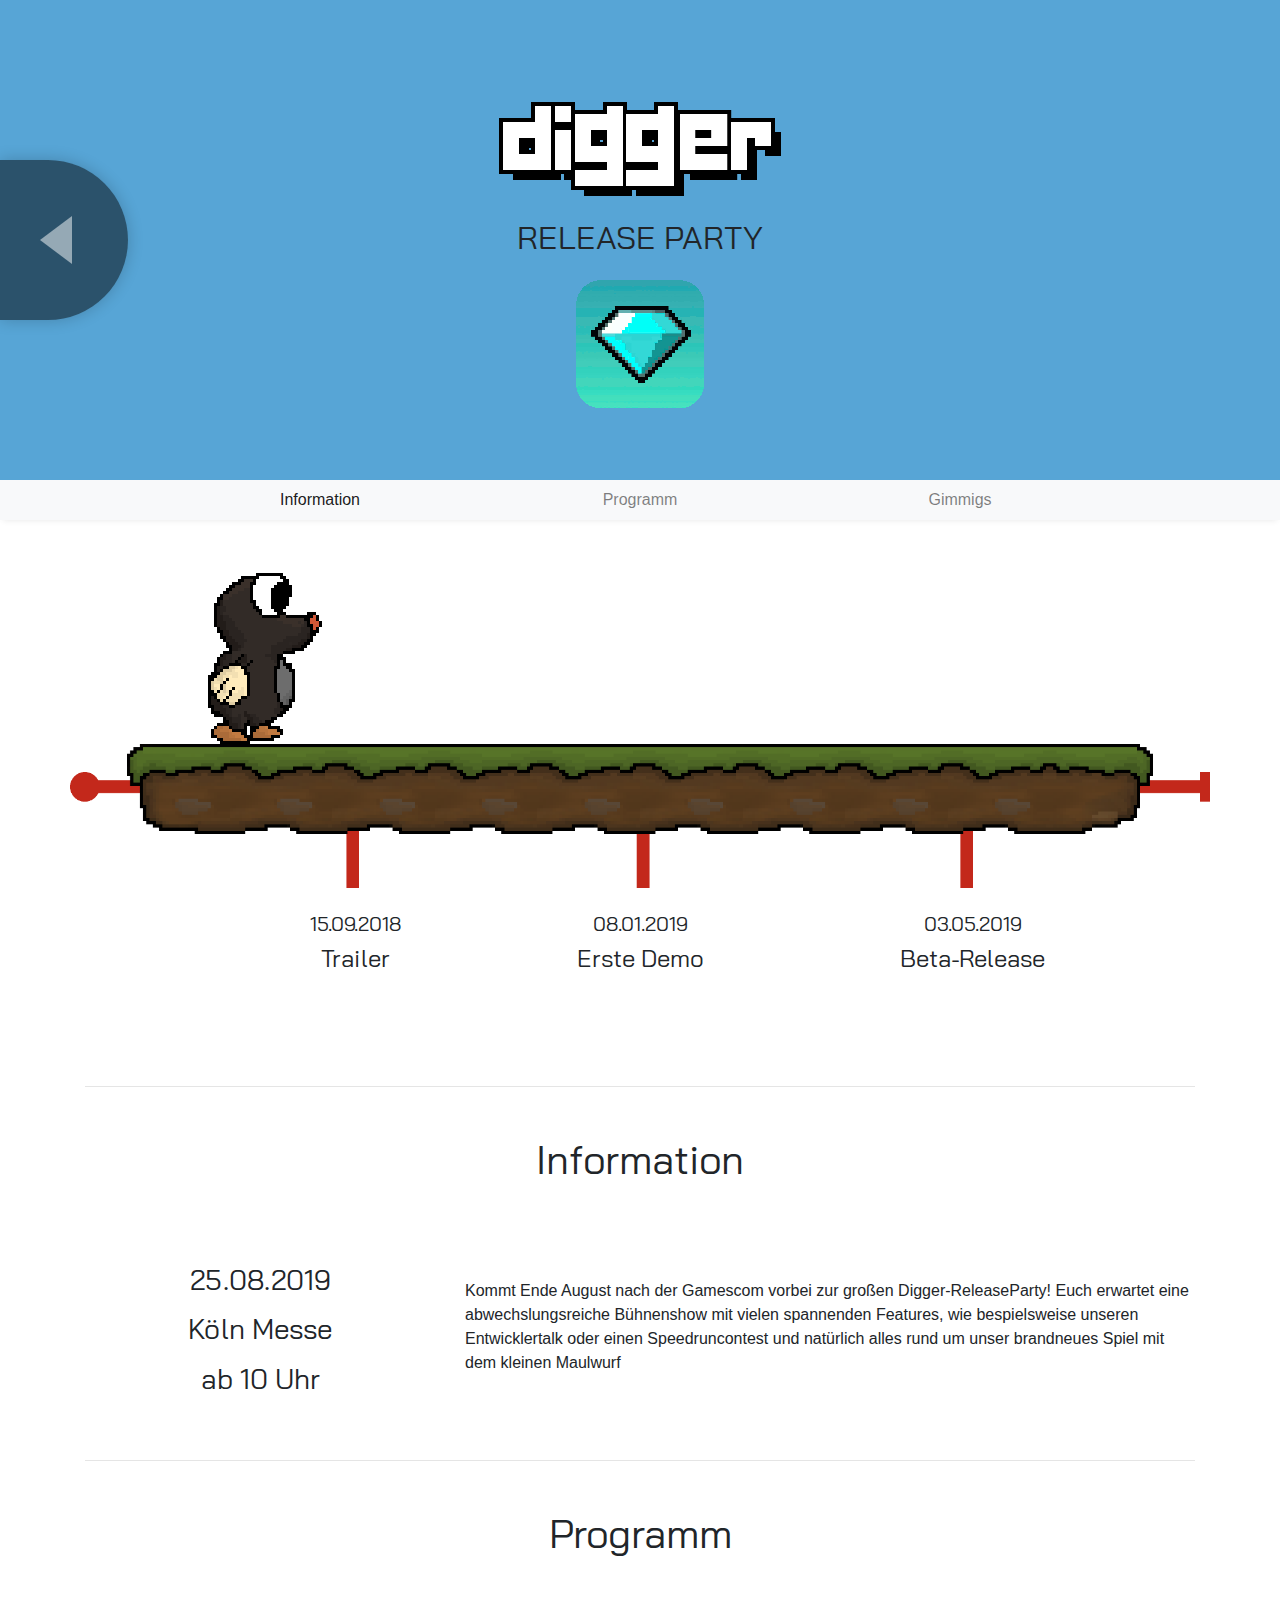
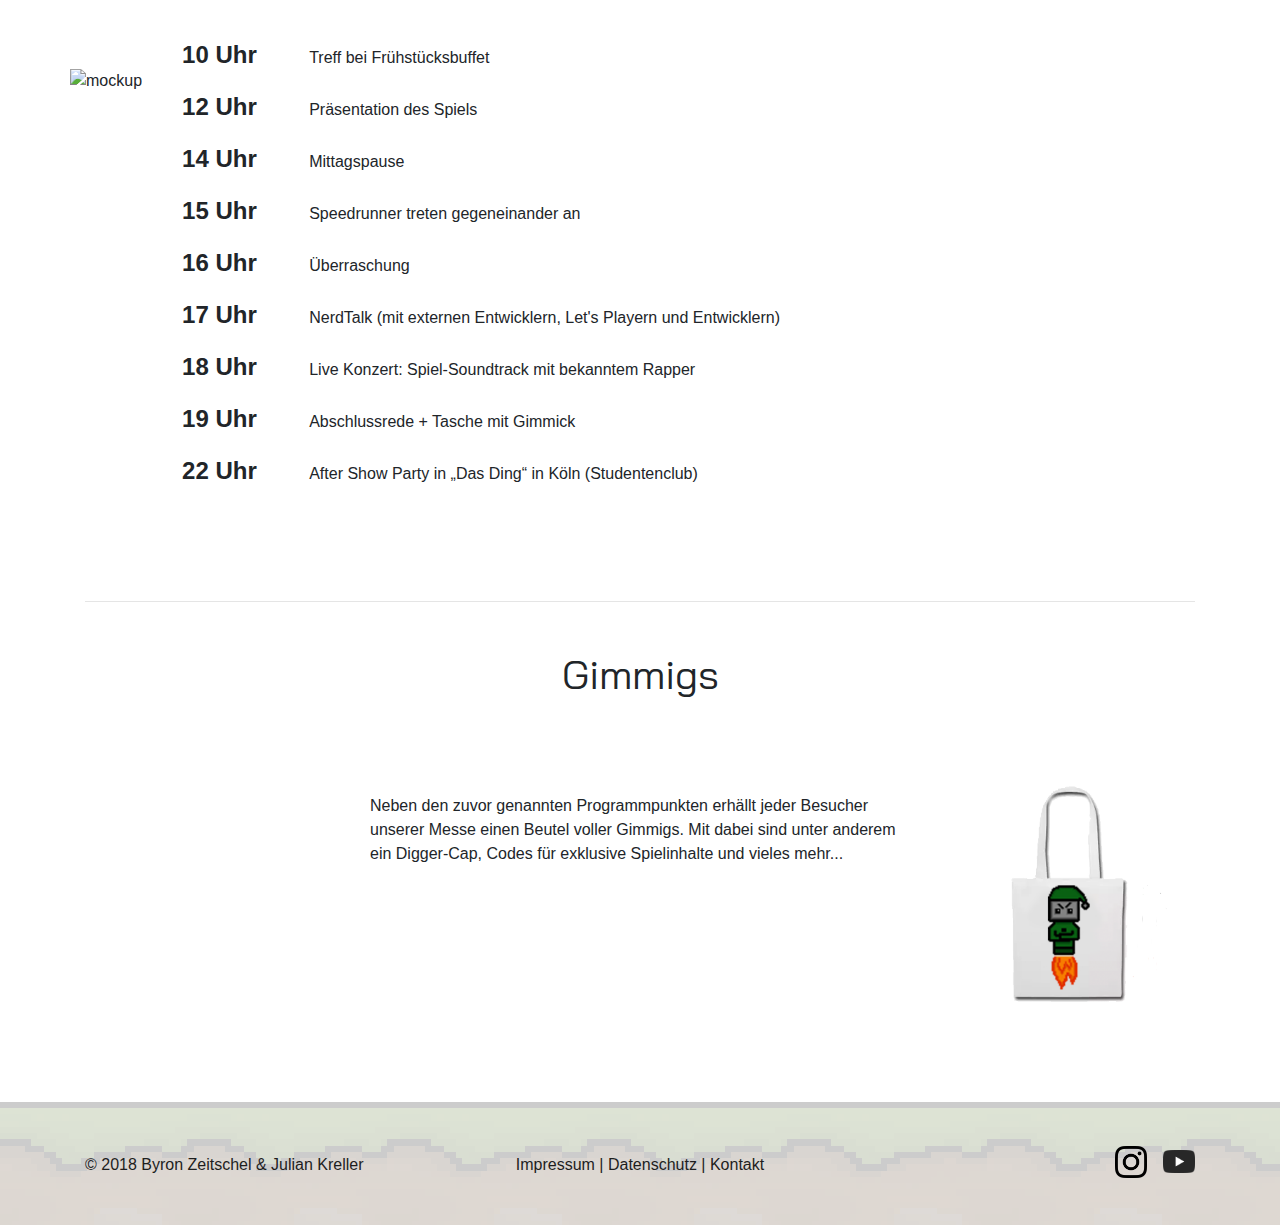
==== release.html @ c70652a0 "Release-page" ====
<!DOCTYPE html>
<html lang="de">
<head>
    <meta charset="utf-8">
    <meta name="viewport" content="width=device-width, initial-scale=1, shrink-to-fit=no">
    <meta name="description" content="Die Website von digger - Das Spiel">
    <meta name="author" content="Byron Zeitschel, Julian Kreller">

    <title>digger - Release Party</title>

    <link href="css/bootstrap.min.css" rel="stylesheet">
    <link rel="stylesheet" type="text/css" href="css/style.css">
    <link rel="shortcut icon" href="img/favicon.ico">
    <link rel="icon" type="image/png" href="img/favicon-32x32.png" sizes="32x32">
    <link rel="icon" type="image/png" href="img/favicon-16x16.png" sizes="16x16">
</head>
<style>
    #infoText {
        margin-top: 1em;

    }

    #info {

    }
    #game img{

        width: 18em;
        height:23em;

    }

    #gimmigsContent img{
        width: 20%;
        height: 20%;
        padding-bottom: 2em;
        margin-bottom: 2em;
    }
    #programmText ul{

        list-style-type: none;
    }
    #programmText li p{
        display: inline-block;

    }
    #programmText row{
        padding-top: 0;
    }
    #programmText ul li p:nth-child(1) {

        font-size: 1.5em;
        font-weight: bold;
        padding-right: 2em;
    }

</style>
<body>
<header id="header-game">
    <h1>digger</h1>
    <h2>RELEASE PARTY</h2>
    <div id="earth-block" class="grow grow-top grow-shadow">
        <img src="img/icon.png" alt="Block of pixelated earth">
        <img class="header-animated fly-right" src="img/mole.png" alt="digger - A pixelated Mole">
    </div>
    <a class="grow grow-right site-switch site-switch-left" href="index.html">
        <span></span>
    </a>
</header>
<nav class="navbar navbar-expand-sm navbar-light bg-light">
    <button class="navbar-toggler" type="button" data-toggle="collapse" data-target="#navbarSupportedContent"
            aria-controls="navbarSupportedContent" aria-expanded="false" aria-label="Toggle navigation">
        <span class="navbar-toggler-icon"></span>
    </button>

    <div class="collapse navbar-collapse" id="navbarSupportedContent">
        <ul class="navbar-nav mx-auto">
            <li class="nav-item active">
                <a class="nav-link" href="#">Information<span class="sr-only">(current)</span></a>
            </li>
            <li class="nav-item">
                <a class="nav-link" href="#">Programm</a>
            </li>
            <li class="nav-item">
                <a class="nav-link" href="#">Gimmigs</a>
            </li>
        </ul>
    </div>
</nav>
<main>
    <div class="container">
        <div id="plan" class="row">
            <div class="col-xs-12">
                <div id="timeline">
                    <div id="tiles">
                        <p></p>
                    </div>
                    <img class="full-width" src="img/timeline.png" alt="Basic Timeline">
                    <div id="dates">
                        <div class="col-sm-2 offset-sm-2">
                            <h5>15.09.2018</h5>
                            <h4>Trailer</h4>
                        </div>
                        <div class="col-sm-4">
                            <h5>08.01.2019</h5>
                            <h4>Erste Demo</h4>
                        </div>
                        <div class="col-sm-3">
                            <h5>03.05.2019</h5>
                            <h4>Beta-Release</h4>
                        </div>
                    </div>
                </div>
            </div>
        </div>
        <hr>
        <div id="Information" class="row">
            <div class="col">
                <h1><p class="text-center">Information</p></h1>
            </div>
        </div>
        <div class="row">
            <div class="col-sm-4">
                <h3>
                    <p class="text-center">25.08.2019</p>
                    <p class="text-center">Köln Messe</p>
                    <p class="text-center">ab 10 Uhr</p>
                </h3>
            </div>
            <div class="col-sm-8" id="infoText">
                <p> Kommt Ende August nach der Gamescom vorbei zur großen Digger-ReleaseParty! Euch erwartet eine
                    abwechslungsreiche Bühnenshow mit vielen spannenden Features, wie bespielsweise unseren
                    Entwicklertalk oder einen Speedruncontest und natürlich alles rund um unser brandneues Spiel mit
                    dem kleinen Maulwurf</p>
            </div>
        </div>

        <hr>
        <div id="programm" class="row">
            <div class="col">
                <h1><p class="text-center">Programm</p></h1>
            </div>
        </div>
        <div id="game" class="row">
            <div class="md-3">
                <img src="img/mockup.jpg" alt="mockup">
            </div>
            <div id="programmText" class="md-2">
                <div>
                    <ul>
                        <li><p>10 Uhr</p>
                            <p>Treff bei Frühstücksbuffet</p></li>
                        <li><p>12 Uhr</p>
                            <p>Präsentation des Spiels</p></li>
                        <li><p>14 Uhr</p>
                            <p>Mittagspause</p></li>
                        <li><p>15 Uhr</p>
                            <p>Speedrunner treten gegeneinander an</p></li>
                        <li><p>16 Uhr</p>
                            <p>Überraschung</p></li>
                        <li><p>17 Uhr</p>
                            <p>NerdTalk (mit externen Entwicklern, Let's Playern und Entwicklern)</p></li>
                        <li><p>18 Uhr</p>
                            <p>Live Konzert: Spiel-Soundtrack mit bekanntem Rapper</p></li>
                        <li><p>19 Uhr</p>
                            <p>Abschlussrede + Tasche mit Gimmick</p></li>
                        <li><p>22 Uhr</p>
                            <p>After Show Party in „Das Ding“ in Köln (Studentenclub)</p></li>
                    </ul>

                </div>
            </div>
        </div>
                <hr>
        <div id="gimmigs" class="row">
            <div class="col">
                <h1><p class="text-center">Gimmigs</p></h1>
            </div>
        </div>
        <div class="row" id="gimmigsContent">
            <div class="col-sm-3">

            </div>
            <div class="col-sm-6" id="infoText">
                <p> Neben den zuvor genannten Programmpunkten erhällt jeder Besucher unserer Messe einen Beutel voller Gimmigs. Mit dabei sind unter anderem ein Digger-Cap, Codes für exklusive Spielinhalte und vieles mehr...</p>
            </div>
            <img class="mx-auto d-block" src="img/bag.png" alt="bag">
        </div>
            </div>


</main>
<footer>
    <div class="container">
        <div class="row">
            <div class="col">
                <p>&copy; 2018 Byron Zeitschel & Julian Kreller</p>
            </div>
            <div class="col text-center">
                <a href="#">Impressum</a>
                |
                <a href="#">Datenschutz</a>
                |
                <a href="#">Kontakt</a>
            </div>
            <div class="col">
                <a class="float-right" href="https://www.youtube.com/channel/UCjJyxg-A8SFruD3TZh7ozNw" target="_blank">
                    <img src="img/youtube.png" alt="YouTube Icon">
                </a>
                <a class="float-right" href="https://www.instagram.com/digger.videogame/" target="_blank">
                    <img src="img/instagram.png" alt="Instagram Icon">
                </a>
            </div>
        </div>
    </div>
</footer>
<script src="js/jquery-3.3.1.min.js"></script>
<script src="js/bootstrap.min.js"></script>
<script src="js/script.js"></script>
</body>
</html>
---- css/style.css ----
body {
  margin: 0;
}

header {
  position: relative;
  height: 30em;
  text-align: center;
}

h1, h2, h3, h4, h5, h6 {
  font-family: baijamjuree, sans-serif;
}

#header-game {
  padding: 6.12em 0;
  background: #57A5D6 url(../img/header_game_min.jpg) no-repeat center;
  background-size: cover;
}

#header-game h1 {
  color: white;
  font-family: bulkypixels, monospace;
  font-size: 5em;
  text-shadow: 0.12em 0.12em 0 black, -0.05em 0.05em black, 0.05em 0.05em black, 0.05em -0.05em black, -0.05em -0.05em black;
  letter-spacing: -0.19em;
}

#header-game h2 {
  font-size: 2em;
  margin-top: 0.75em;
}

#header-game img {
  width: 100%;
  image-rendering: pixelated;
}

#earth-block {
  position: relative;
  display: inline-block;
  width: 8em;
  margin-top: 1em;
  cursor: pointer;
}

#earth-block iframe {
  display: none;
  position: absolute;
  bottom: -20px;
  left: -225px;
  width: 560px;
  height: 315px;
  transform-origin: center;
}

.header-animated {
  position: absolute;
  left: 50%;
  bottom: 0;
  max-width: 0;
}

.earth-block:active .fly-right {
  animation-name: fly-right;
  animation-duration: 4s;
}

.fixed-top-nav-padding {
  /* Height of navbar */
  padding-top: 60px;
}

.grow {
  transition: all .2s ease-in-out;
}

.grow:hover {
  transform: scale(1.2);
}

.grow-shadow:hover {
  filter: drop-shadow(0 .5em .2em rgba(0,0,0,0.4));
}

.grow-top:hover {
  transform: scale(1.2);
  transform-origin: bottom center;
}

.grow-left:hover {
  transform-origin: right;
}

.grow-right:hover {
  transform-origin: left;
}

.site-switch {
  display: inline-block;
  position: absolute;
  background: rgba(0, 0, 0, 0.5);
  color: rgba(255, 255, 255, 0.5);
}

.site-switch:hover {
  color: white;
}

.site-switch span {
  display: inline-block;
  border-top: 1.5em solid transparent;
  border-bottom: 1.5em solid transparent;
  margin-top: 3.5em;
}

.site-switch h5 {
  position: absolute;
  font-size: 1.1em;
}

.site-switch-right {
  right: 0;
  top: 10em;
  width: 8em;
  height: 10em;
  border-top-left-radius: 5em;
  border-bottom-left-radius: 5em;
  box-shadow: rgba(0, 0, 0, 0.2) 0 0 1em;
}

.site-switch-right span {
  border-left: 2em solid rgba(255, 255, 255, 0.5);
  margin-left: 1em;
}

.site-switch-right h5 {
  top: 9em;
  left: 5.5em;
  width: 9em;
  transform: rotate(-90deg);
  transform-origin: left top 0;
}

.site-switch-left {
  left: 0;
  top: 10em;
  width: 8em;
  height: 10em;
  border-top-right-radius: 5em;
  border-bottom-right-radius: 5em;
  box-shadow: rgba(0, 0, 0, 0.2) 0 0 1em;
}

.site-switch-left span {
  border-right: 2em solid rgba(255, 255, 255, 0.5);
  margin-right: 1em;
}

.site-switch-left h5 {
  top: 0;
  left: 1.75em;
  width: 9em;
  margin: 0;
  transform: rotate(90deg);
  transform-origin: left top 0;
}

nav {
  box-shadow: 0 0.2em 0.4em -0.2em rgba(0,0,0,0.1);
}

.navbar {
  padding: 0;
}

.navbar .navbar-collapse {
  text-align: center;
}

.navbar-toggler {
  width: 100%;
  border-bottom: 1px solid black;
  border-radius: 0;
  padding: .3em;
}

.nav-item {
  width: 25vw;
}

main footer{
  background: linear-gradient(to bottom, #eaeaea 0%, #dbdbdb 100%);
}

.row {
  padding: 2em 0;
}

.full-width {
  width: 100%;
}

#timeline {
  position: relative;
  padding-top: 220px;
  padding-bottom: 5%;
}

#timeline img {
  margin-bottom: 1.5em;
}

#tiles {
  position: absolute;
  top: 192px;
  padding: 0 5%;
}

#tiles p {
  position: absolute;
  height: 192px;
  width: 192px;
  background: url('../img/mole_walk.png');
  top: -192px;
  left: 0;
  visibility: hidden;
}

#tiles img {
  width: 10%;
  display: inline-block;
}

#dates {
  font-size: 0;
}

#dates div {
  display: inline-block;
  text-align: center;
  overflow: hidden;
}

#iphone {
  color: white;
  position: relative;
  text-align: center;
  width: 25em;
  margin: auto;
}

#iphone div {
  position: absolute;
  padding-left: 5em;
  padding-right: 5em;
  padding-top: 6em;
}

#iphone div p {
  margin-bottom: 3em;
}

#robomini {
  width: 5em;
  margin-bottom: 2em;
}

#iphone a {
  display: inline-block;
}

#ios_badge {
  width: 12em;
}

#android_badge {
  width: 13.5em;
}

#soon_heading {
  margin: auto;
  text-align: center;
}

#soon_heading h1 {
  font-size: 5em;
  margin-bottom: 0.3em;
}

#soon_heading h2 {
  font-size: 2em;
}

#game div div {
  display: inline-block;
  margin-bottom: 2em;
}

#game img {
  width: 10em;
  margin: 2em 0;
}

.width-15 {
  width: 15em !important;
}

#story img {
  width: 15em;
}

footer {
  position: relative;
  color: #1e1e1e;
  padding-top: 1.2em;
}

footer::after {
  content: "";
  background: url("../img/earth_tile.png");
  opacity: 0.2;
  top: 0;
  left: 0;
  bottom: 0;
  right: 0;
  position: absolute;
  z-index: -1;
}

footer p {
  display: inline-block;
}

footer a {
  color: inherit;
}

footer a:hover {
  color: inherit;
}

footer img {
  width: 2em;
  margin-left: 1em;
  margin-top: -0.5em;
}

@media (max-width: 575px) {
  .nav-item {
    width: 100%;
  }
}

@media (max-width: 767px) {
  #timeline {
    padding-top: 2em;
  }

  #tiles {
    display: none;
  }
}

@media (max-width: 575px) {
  #timeline img {
    display: none;
  }
}

@keyframes fly-right {
  from {
    max-width: 0;
  }
  to {
    max-width: 100%;
  }
}

@font-face {
  font-family: bulkypixels;
  src: url(../fonts/bulkypixels.ttf);
  font-weight: normal;
  font-style: normal;
}

@font-face {
  font-family: baijamjuree;
  src: url(../fonts/baijamjuree_regular.ttf);
  font-weight: normal;
  font-style: normal;
}

@font-face {
  font-family: baijamjuree;
  src: url(../fonts/baijamjuree_regular.ttf);
  font-weight: lighter;
  font-style: normal;
}
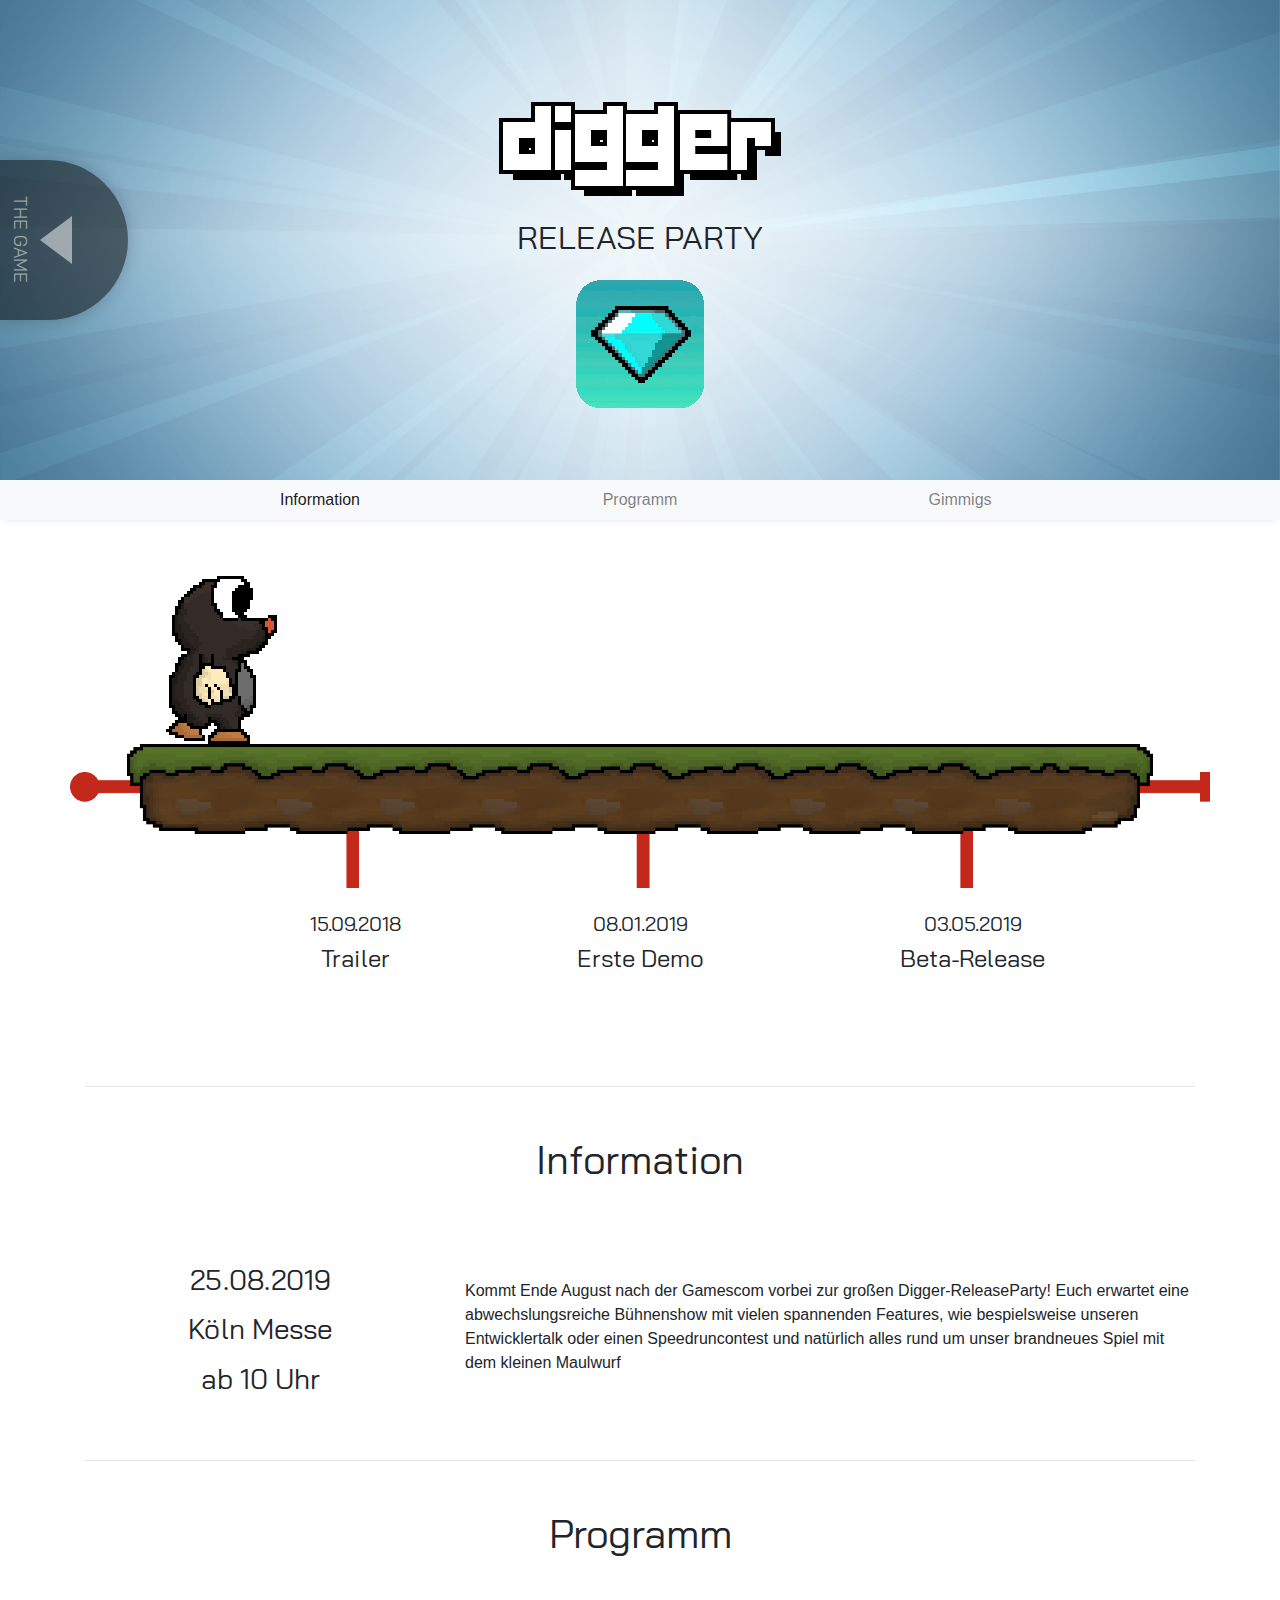
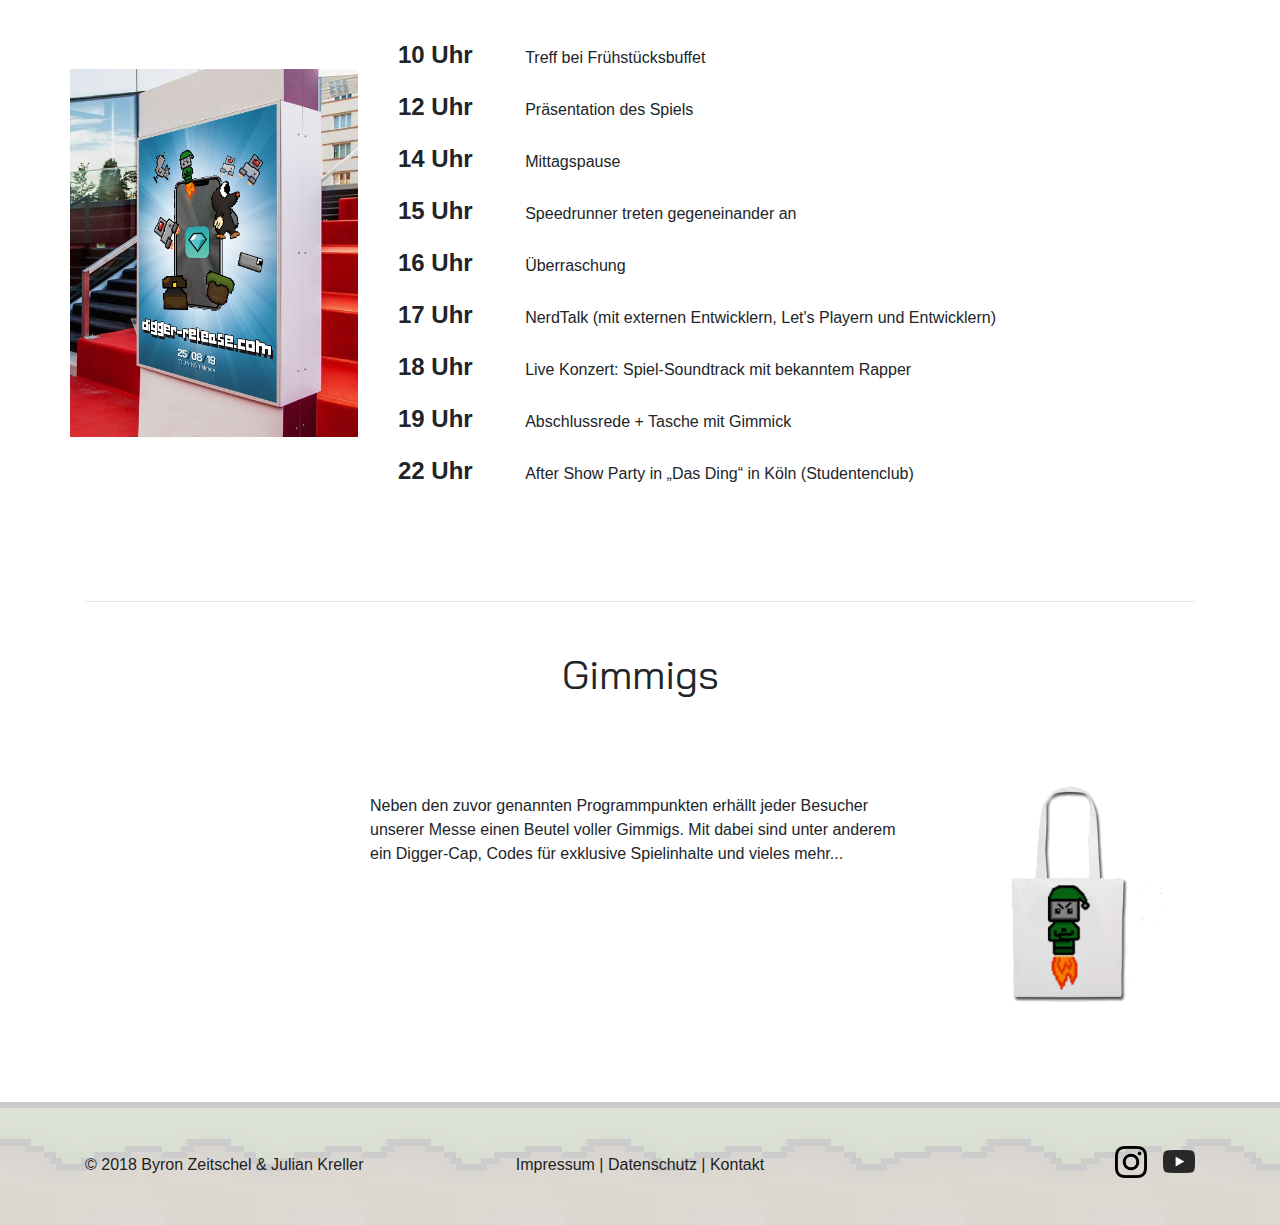
==== commit 771aa330: "Release-page" ====
--- a/release.html
+++ b/release.html
@@ -65,6 +65,7 @@
     </div>
     <a class="grow grow-right site-switch site-switch-left" href="index.html">
         <span></span>
+        <h5>THE GAME</h5>
     </a>
 </header>
 <nav class="navbar navbar-expand-sm navbar-light bg-light">
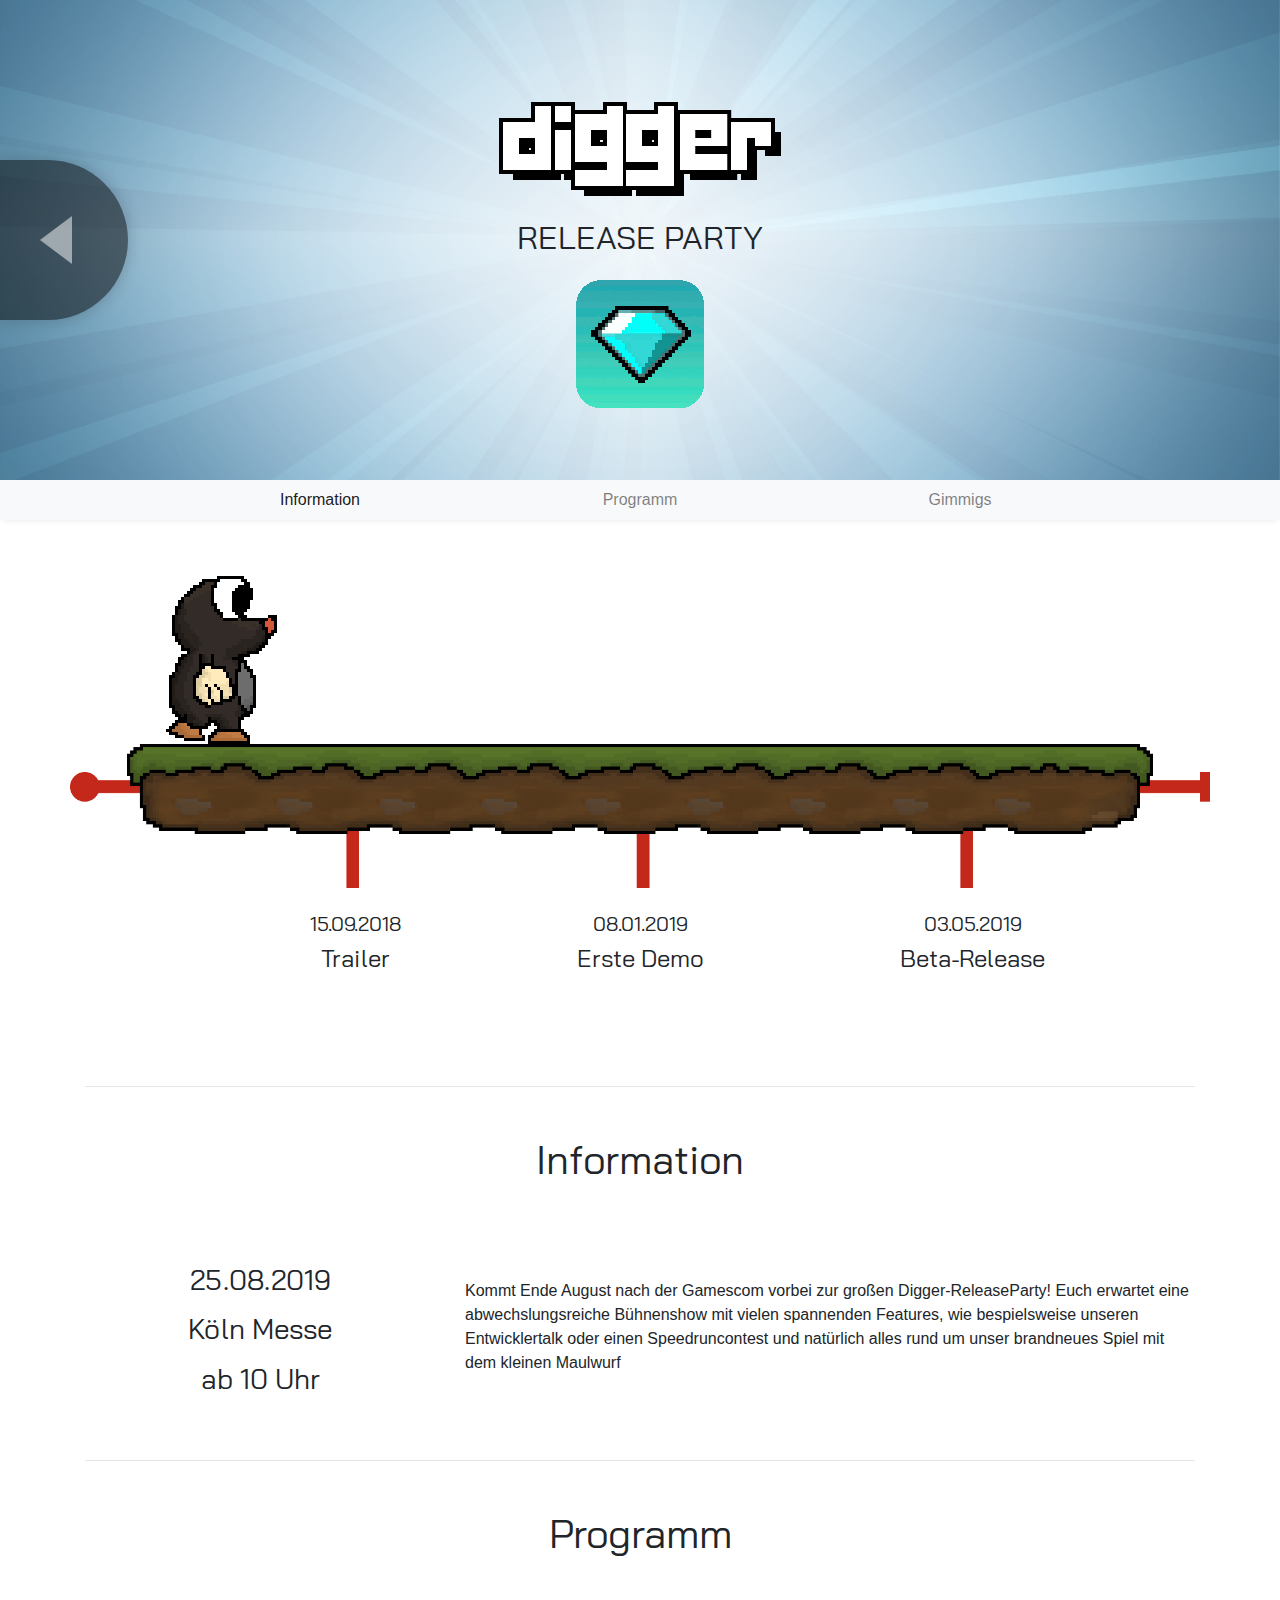
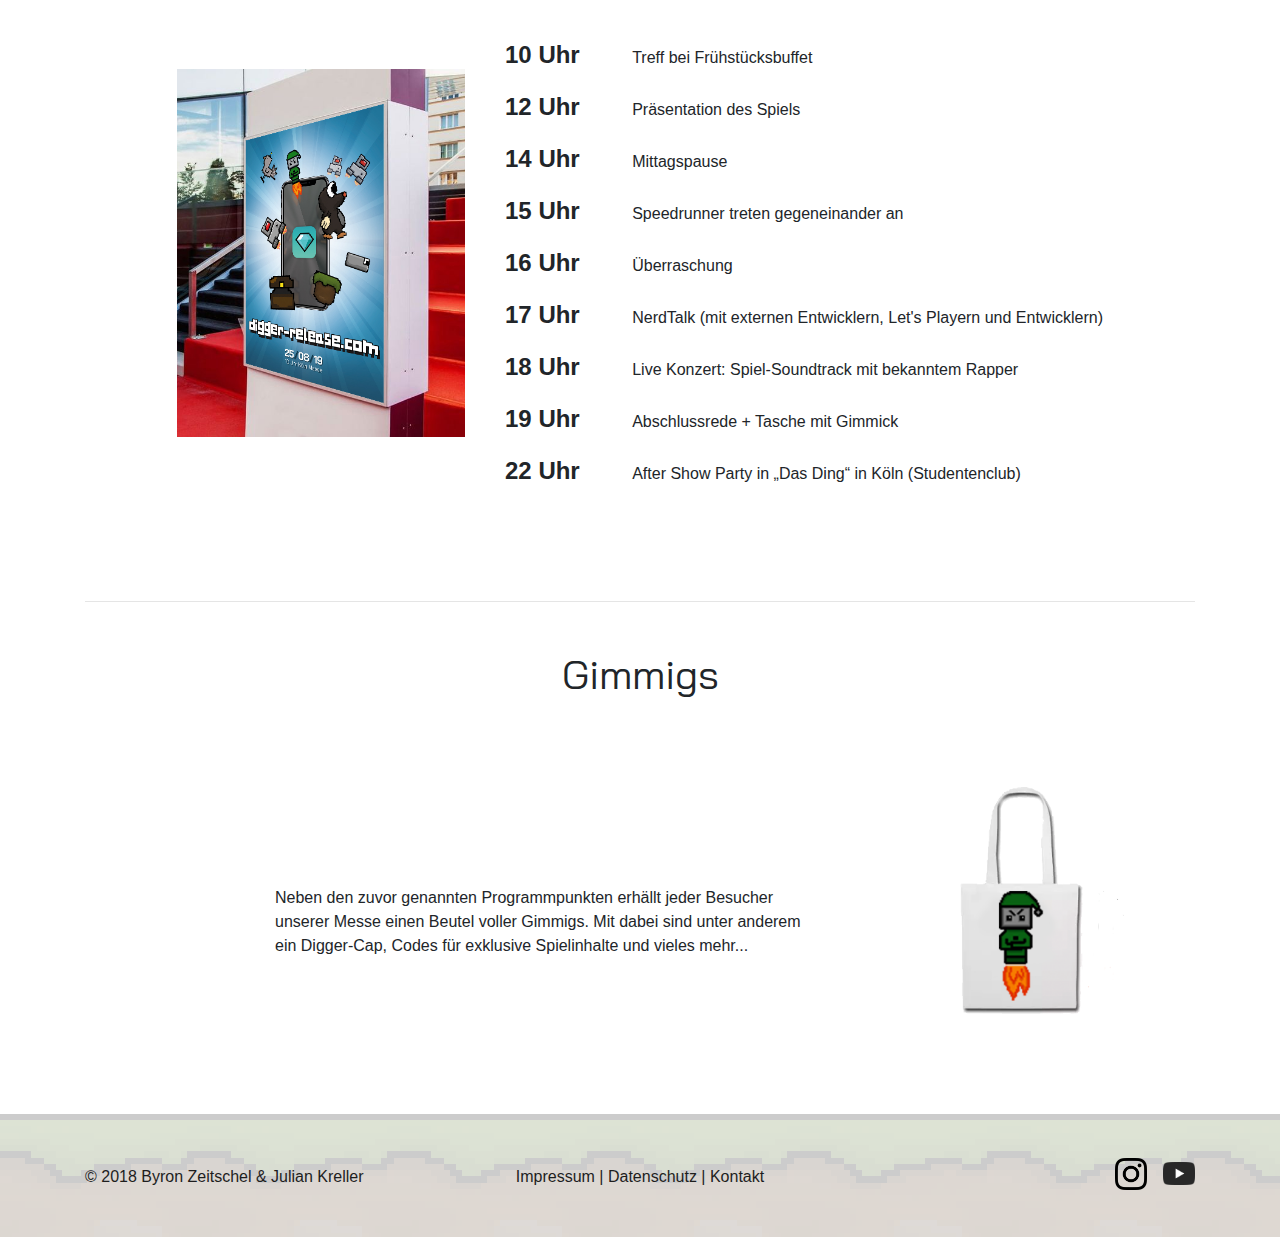
==== commit 90037a05: "Improve margins and responsive" ====
--- a/release.html
+++ b/release.html
@@ -1,219 +1,215 @@
 <!DOCTYPE html>
 <html lang="de">
 <head>
-    <meta charset="utf-8">
-    <meta name="viewport" content="width=device-width, initial-scale=1, shrink-to-fit=no">
-    <meta name="description" content="Die Website von digger - Das Spiel">
-    <meta name="author" content="Byron Zeitschel, Julian Kreller">
-
-    <title>digger - Release Party</title>
-
-    <link href="css/bootstrap.min.css" rel="stylesheet">
-    <link rel="stylesheet" type="text/css" href="css/style.css">
-    <link rel="shortcut icon" href="img/favicon.ico">
-    <link rel="icon" type="image/png" href="img/favicon-32x32.png" sizes="32x32">
-    <link rel="icon" type="image/png" href="img/favicon-16x16.png" sizes="16x16">
+  <meta charset="utf-8">
+  <meta name="viewport" content="width=device-width, initial-scale=1, shrink-to-fit=no">
+  <meta name="description" content="Die Website von digger - Das Spiel">
+  <meta name="author" content="Byron Zeitschel, Julian Kreller">
+
+  <title>digger - Release Party</title>
+
+  <link href="css/bootstrap.min.css" rel="stylesheet">
+  <link rel="stylesheet" type="text/css" href="css/style.css">
+  <link rel="shortcut icon" href="img/favicon.ico">
+  <link rel="icon" type="image/png" href="img/favicon-32x32.png" sizes="32x32">
+  <link rel="icon" type="image/png" href="img/favicon-16x16.png" sizes="16x16">
 </head>
 <style>
-    #infoText {
-        margin-top: 1em;
-
-    }
-
-    #info {
-
-    }
-    #game img{
-
-        width: 18em;
-        height:23em;
-
-    }
-
-    #gimmigsContent img{
-        width: 20%;
-        height: 20%;
-        padding-bottom: 2em;
-        margin-bottom: 2em;
-    }
-    #programmText ul{
-
-        list-style-type: none;
-    }
-    #programmText li p{
-        display: inline-block;
-
-    }
-    #programmText row{
-        padding-top: 0;
-    }
-    #programmText ul li p:nth-child(1) {
-
-        font-size: 1.5em;
-        font-weight: bold;
-        padding-right: 2em;
-    }
+  #infoText {
+    margin-top: 1em;
+
+  }
+
+  #game img {
+
+    width: 18em;
+    height: 23em;
+
+  }
+
+  #gimmigsContent img {
+    width: 20%;
+    height: 20%;
+    padding-bottom: 2em;
+    margin-bottom: 2em;
+  }
+
+  #programmText ul {
+
+    list-style-type: none;
+  }
+
+  #programmText li p {
+    display: inline-block;
+
+  }
+
+  #programmText ul li p:nth-child(1) {
+
+    font-size: 1.5em;
+    font-weight: bold;
+    padding-right: 2em;
+  }
 
 </style>
 <body>
 <header id="header-game">
-    <h1>digger</h1>
-    <h2>RELEASE PARTY</h2>
-    <div id="earth-block" class="grow grow-top grow-shadow">
-        <img src="img/icon.png" alt="Block of pixelated earth">
-        <img class="header-animated fly-right" src="img/mole.png" alt="digger - A pixelated Mole">
-    </div>
-    <a class="grow grow-right site-switch site-switch-left" href="index.html">
-        <span></span>
-        <h5>THE GAME</h5>
-    </a>
+  <h1>digger</h1>
+  <h2>RELEASE PARTY</h2>
+  <div id="earth-block" class="grow grow-top grow-shadow">
+    <img src="img/icon.png" alt="Block of pixelated earth">
+    <img class="header-animated fly-right" src="img/mole.png" alt="digger - A pixelated Mole">
+  </div>
+  <a class="grow grow-right site-switch site-switch-left" href="index.html">
+    <span></span>
+  </a>
 </header>
 <nav class="navbar navbar-expand-sm navbar-light bg-light">
-    <button class="navbar-toggler" type="button" data-toggle="collapse" data-target="#navbarSupportedContent"
-            aria-controls="navbarSupportedContent" aria-expanded="false" aria-label="Toggle navigation">
-        <span class="navbar-toggler-icon"></span>
-    </button>
-
-    <div class="collapse navbar-collapse" id="navbarSupportedContent">
-        <ul class="navbar-nav mx-auto">
-            <li class="nav-item active">
-                <a class="nav-link" href="#">Information<span class="sr-only">(current)</span></a>
-            </li>
-            <li class="nav-item">
-                <a class="nav-link" href="#">Programm</a>
-            </li>
-            <li class="nav-item">
-                <a class="nav-link" href="#">Gimmigs</a>
-            </li>
-        </ul>
-    </div>
+  <button class="navbar-toggler" type="button" data-toggle="collapse" data-target="#navbarSupportedContent"
+          aria-controls="navbarSupportedContent" aria-expanded="false" aria-label="Toggle navigation">
+    <span class="navbar-toggler-icon"></span>
+  </button>
+
+  <div class="collapse navbar-collapse" id="navbarSupportedContent">
+    <ul class="navbar-nav mx-auto">
+      <li class="nav-item active">
+        <a class="nav-link" href="#">Information<span class="sr-only">(current)</span></a>
+      </li>
+      <li class="nav-item">
+        <a class="nav-link" href="#">Programm</a>
+      </li>
+      <li class="nav-item">
+        <a class="nav-link" href="#">Gimmigs</a>
+      </li>
+    </ul>
+  </div>
 </nav>
 <main>
-    <div class="container">
-        <div id="plan" class="row">
-            <div class="col-xs-12">
-                <div id="timeline">
-                    <div id="tiles">
-                        <p></p>
-                    </div>
-                    <img class="full-width" src="img/timeline.png" alt="Basic Timeline">
-                    <div id="dates">
-                        <div class="col-sm-2 offset-sm-2">
-                            <h5>15.09.2018</h5>
-                            <h4>Trailer</h4>
-                        </div>
-                        <div class="col-sm-4">
-                            <h5>08.01.2019</h5>
-                            <h4>Erste Demo</h4>
-                        </div>
-                        <div class="col-sm-3">
-                            <h5>03.05.2019</h5>
-                            <h4>Beta-Release</h4>
-                        </div>
-                    </div>
-                </div>
+  <div class="container">
+    <div id="plan" class="row justify-content-center">
+      <div class="col-xs-12">
+        <div id="timeline">
+          <div id="tiles">
+            <p></p>
+          </div>
+          <img class="full-width" src="img/timeline.png" alt="Basic Timeline">
+          <div id="dates">
+            <div class="col-sm-2 offset-sm-2">
+              <h5>15.09.2018</h5>
+              <h4>Trailer</h4>
             </div>
+            <div class="col-sm-4">
+              <h5>08.01.2019</h5>
+              <h4>Erste Demo</h4>
+            </div>
+            <div class="col-sm-3">
+              <h5>03.05.2019</h5>
+              <h4>Beta-Release</h4>
+            </div>
+          </div>
         </div>
-        <hr>
-        <div id="Information" class="row">
-            <div class="col">
-                <h1><p class="text-center">Information</p></h1>
-            </div>
+      </div>
+    </div>
+    <hr>
+    <div id="Information" class="row">
+      <div class="col">
+        <h1><p class="text-center">Information</p></h1>
+      </div>
+    </div>
+    <div class="row">
+      <div class="col-sm-4">
+        <h3>
+          <p class="text-center">25.08.2019</p>
+          <p class="text-center">Köln Messe</p>
+          <p class="text-center">ab 10 Uhr</p>
+        </h3>
+      </div>
+      <div class="col-sm-8" id="infoText">
+        <p class="text-center text-sm-left">
+          Kommt Ende August nach der Gamescom vorbei zur großen Digger-ReleaseParty! Euch erwartet eine
+          abwechslungsreiche Bühnenshow mit vielen spannenden Features, wie bespielsweise unseren Entwicklertalk oder
+          einen Speedruncontest und natürlich alles rund um unser brandneues Spiel mit dem kleinen Maulwurf
+        </p>
+      </div>
+    </div>
+
+    <hr>
+    <div id="programm" class="row">
+      <div class="col">
+        <h1><p class="text-center">Programm</p></h1>
+      </div>
+    </div>
+    <div id="game" class="row justify-content-center">
+      <div class="md-3">
+        <img src="img/mockup.jpg" alt="mockup">
+      </div>
+      <div id="programmText" class="md-2">
+        <div>
+          <ul>
+            <li><p>10 Uhr</p>
+              <p>Treff bei Frühstücksbuffet</p></li>
+            <li><p>12 Uhr</p>
+              <p>Präsentation des Spiels</p></li>
+            <li><p>14 Uhr</p>
+              <p>Mittagspause</p></li>
+            <li><p>15 Uhr</p>
+              <p>Speedrunner treten gegeneinander an</p></li>
+            <li><p>16 Uhr</p>
+              <p>Überraschung</p></li>
+            <li><p>17 Uhr</p>
+              <p>NerdTalk (mit externen Entwicklern, Let's Playern und Entwicklern)</p></li>
+            <li><p>18 Uhr</p>
+              <p>Live Konzert: Spiel-Soundtrack mit bekanntem Rapper</p></li>
+            <li><p>19 Uhr</p>
+              <p>Abschlussrede + Tasche mit Gimmick</p></li>
+            <li><p>22 Uhr</p>
+              <p>After Show Party in „Das Ding“ in Köln (Studentenclub)</p></li>
+          </ul>
+
         </div>
-        <div class="row">
-            <div class="col-sm-4">
-                <h3>
-                    <p class="text-center">25.08.2019</p>
-                    <p class="text-center">Köln Messe</p>
-                    <p class="text-center">ab 10 Uhr</p>
-                </h3>
-            </div>
-            <div class="col-sm-8" id="infoText">
-                <p> Kommt Ende August nach der Gamescom vorbei zur großen Digger-ReleaseParty! Euch erwartet eine
-                    abwechslungsreiche Bühnenshow mit vielen spannenden Features, wie bespielsweise unseren
-                    Entwicklertalk oder einen Speedruncontest und natürlich alles rund um unser brandneues Spiel mit
-                    dem kleinen Maulwurf</p>
-            </div>
-        </div>
-
-        <hr>
-        <div id="programm" class="row">
-            <div class="col">
-                <h1><p class="text-center">Programm</p></h1>
-            </div>
-        </div>
-        <div id="game" class="row">
-            <div class="md-3">
-                <img src="img/mockup.jpg" alt="mockup">
-            </div>
-            <div id="programmText" class="md-2">
-                <div>
-                    <ul>
-                        <li><p>10 Uhr</p>
-                            <p>Treff bei Frühstücksbuffet</p></li>
-                        <li><p>12 Uhr</p>
-                            <p>Präsentation des Spiels</p></li>
-                        <li><p>14 Uhr</p>
-                            <p>Mittagspause</p></li>
-                        <li><p>15 Uhr</p>
-                            <p>Speedrunner treten gegeneinander an</p></li>
-                        <li><p>16 Uhr</p>
-                            <p>Überraschung</p></li>
-                        <li><p>17 Uhr</p>
-                            <p>NerdTalk (mit externen Entwicklern, Let's Playern und Entwicklern)</p></li>
-                        <li><p>18 Uhr</p>
-                            <p>Live Konzert: Spiel-Soundtrack mit bekanntem Rapper</p></li>
-                        <li><p>19 Uhr</p>
-                            <p>Abschlussrede + Tasche mit Gimmick</p></li>
-                        <li><p>22 Uhr</p>
-                            <p>After Show Party in „Das Ding“ in Köln (Studentenclub)</p></li>
-                    </ul>
-
-                </div>
-            </div>
-        </div>
-                <hr>
-        <div id="gimmigs" class="row">
-            <div class="col">
-                <h1><p class="text-center">Gimmigs</p></h1>
-            </div>
-        </div>
-        <div class="row" id="gimmigsContent">
-            <div class="col-sm-3">
-
-            </div>
-            <div class="col-sm-6" id="infoText">
-                <p> Neben den zuvor genannten Programmpunkten erhällt jeder Besucher unserer Messe einen Beutel voller Gimmigs. Mit dabei sind unter anderem ein Digger-Cap, Codes für exklusive Spielinhalte und vieles mehr...</p>
-            </div>
-            <img class="mx-auto d-block" src="img/bag.png" alt="bag">
-        </div>
-            </div>
-
+      </div>
+    </div>
+    <hr>
+    <div id="gimmigs" class="row">
+      <div class="col">
+        <h1><p class="text-center">Gimmigs</p></h1>
+      </div>
+    </div>
+    <div class="row" id="gimmigsContent">
+      <div class="col-sm-6 offset-sm-2 align-self-center">
+        <p class="text-left text-xs-center">
+          Neben den zuvor genannten Programmpunkten erhällt jeder Besucher unserer Messe einen Beutel voller Gimmigs.
+          Mit dabei sind unter anderem ein Digger-Cap, Codes für exklusive Spielinhalte und vieles mehr...
+        </p>
+      </div>
+      <img class="mx-auto d-block width-15" src="img/bag.png" alt="bag">
+    </div>
+  </div>
 
 </main>
 <footer>
-    <div class="container">
-        <div class="row">
-            <div class="col">
-                <p>&copy; 2018 Byron Zeitschel & Julian Kreller</p>
-            </div>
-            <div class="col text-center">
-                <a href="#">Impressum</a>
-                |
-                <a href="#">Datenschutz</a>
-                |
-                <a href="#">Kontakt</a>
-            </div>
-            <div class="col">
-                <a class="float-right" href="https://www.youtube.com/channel/UCjJyxg-A8SFruD3TZh7ozNw" target="_blank">
-                    <img src="img/youtube.png" alt="YouTube Icon">
-                </a>
-                <a class="float-right" href="https://www.instagram.com/digger.videogame/" target="_blank">
-                    <img src="img/instagram.png" alt="Instagram Icon">
-                </a>
-            </div>
-        </div>
-    </div>
+  <div class="container">
+    <div class="row">
+      <div class="col">
+        <p>&copy; 2018 Byron Zeitschel & Julian Kreller</p>
+      </div>
+      <div class="col text-center">
+        <a href="#">Impressum</a>
+        |
+        <a href="#">Datenschutz</a>
+        |
+        <a href="#">Kontakt</a>
+      </div>
+      <div class="col">
+        <a class="float-right" href="https://www.youtube.com/channel/UCjJyxg-A8SFruD3TZh7ozNw" target="_blank">
+          <img src="img/youtube.png" alt="YouTube Icon">
+        </a>
+        <a class="float-right" href="https://www.instagram.com/digger.videogame/" target="_blank">
+          <img src="img/instagram.png" alt="Instagram Icon">
+        </a>
+      </div>
+    </div>
+  </div>
 </footer>
 <script src="js/jquery-3.3.1.min.js"></script>
 <script src="js/bootstrap.min.js"></script>
--- a/css/style.css
+++ b/css/style.css
@@ -308,6 +308,11 @@
 
 #story img {
   width: 15em;
+  margin-bottom: 4em;
+}
+
+#story p {
+  margin-bottom: 4em;
 }
 
 footer {
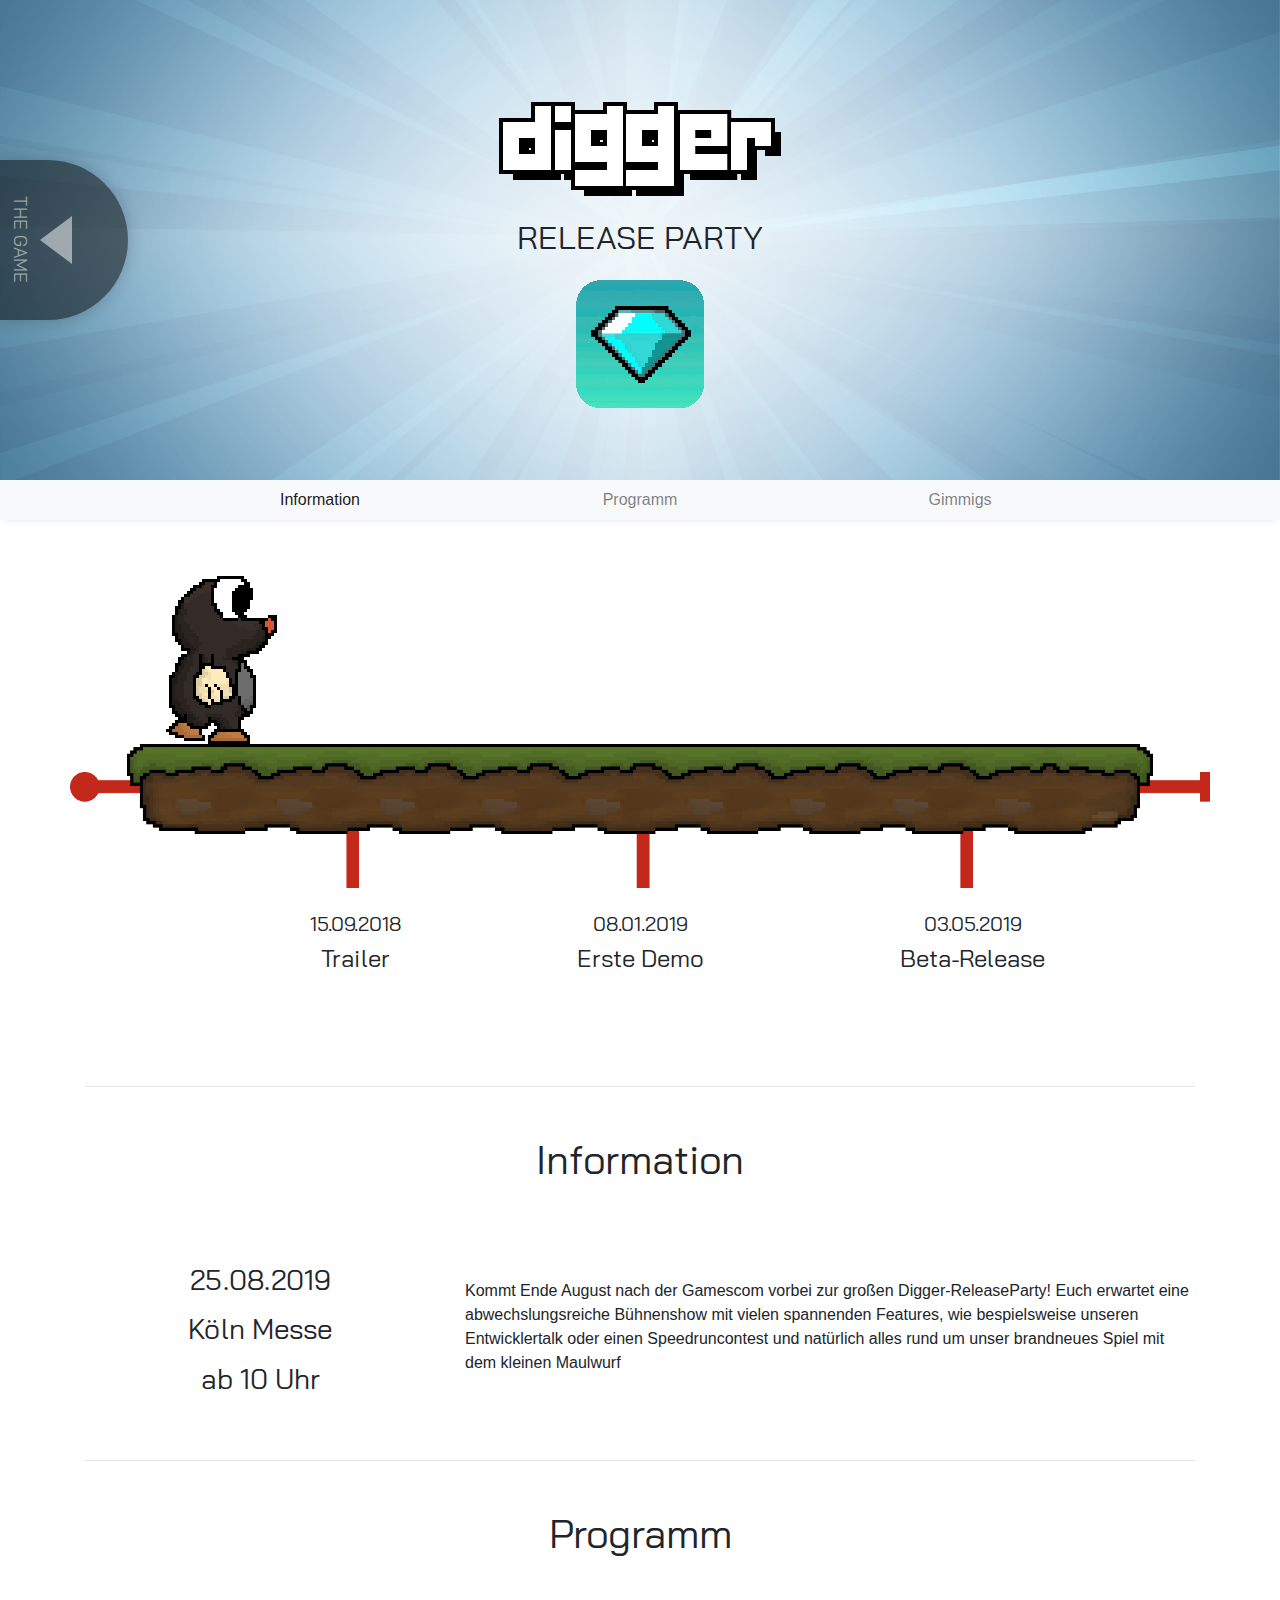
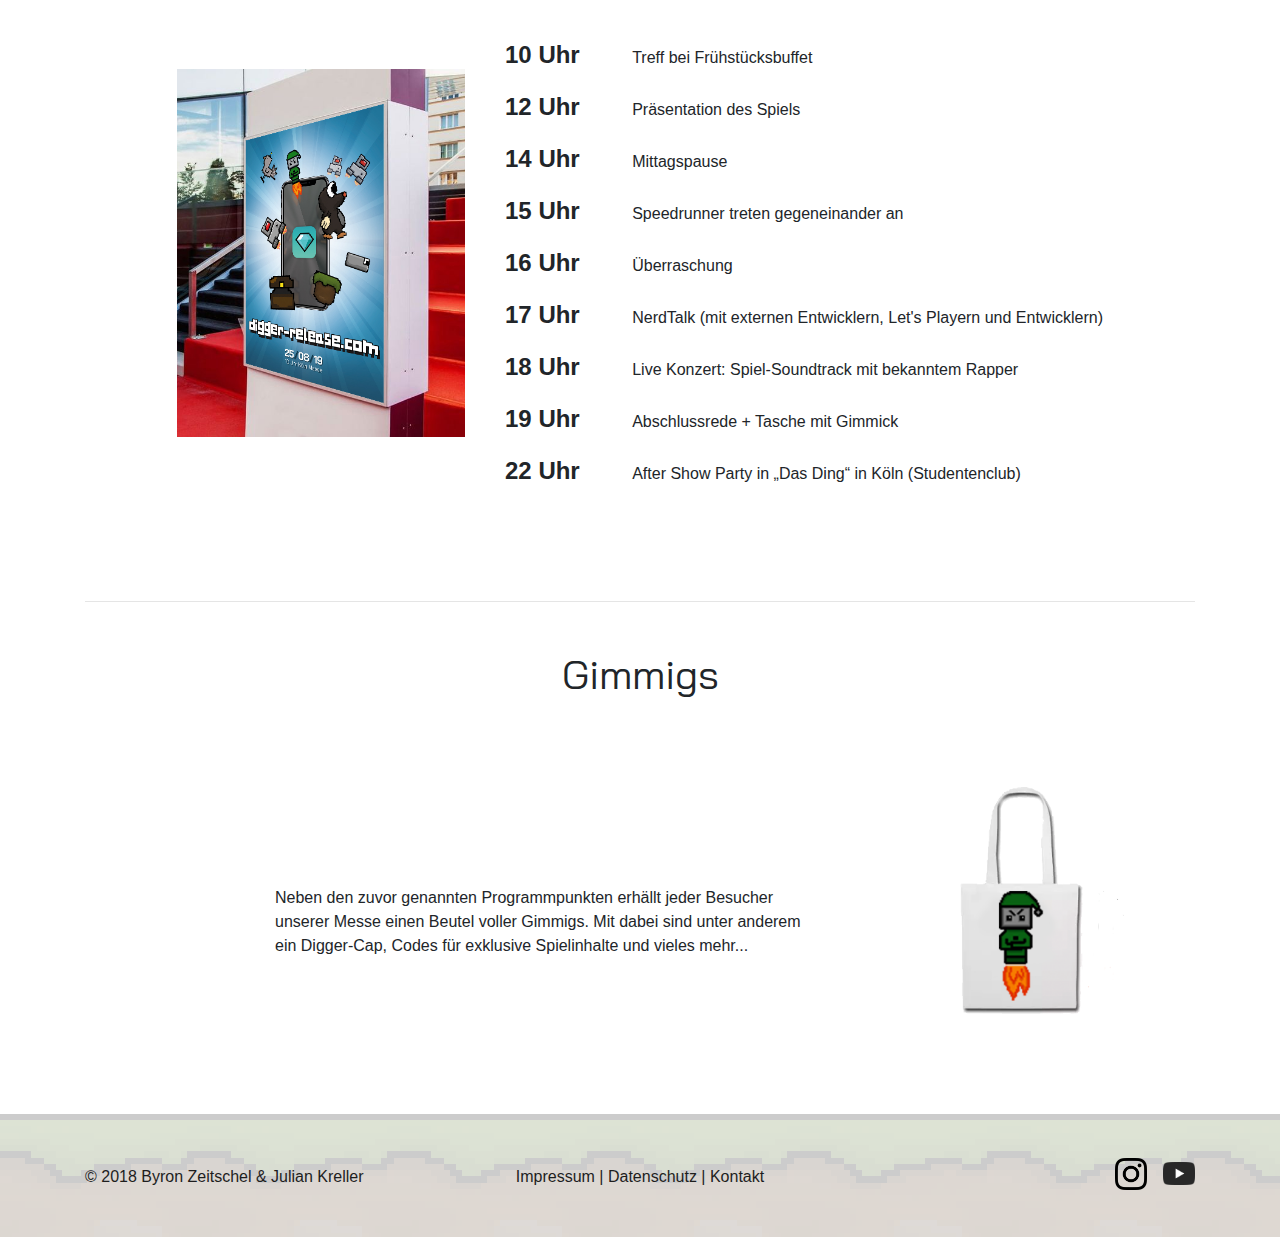
==== commit 8c8f06be: "Release-page" ====
--- a/release.html
+++ b/release.html
@@ -62,6 +62,7 @@
   </div>
   <a class="grow grow-right site-switch site-switch-left" href="index.html">
     <span></span>
+      <h5>THE GAME</h5>
   </a>
 </header>
 <nav class="navbar navbar-expand-sm navbar-light bg-light">
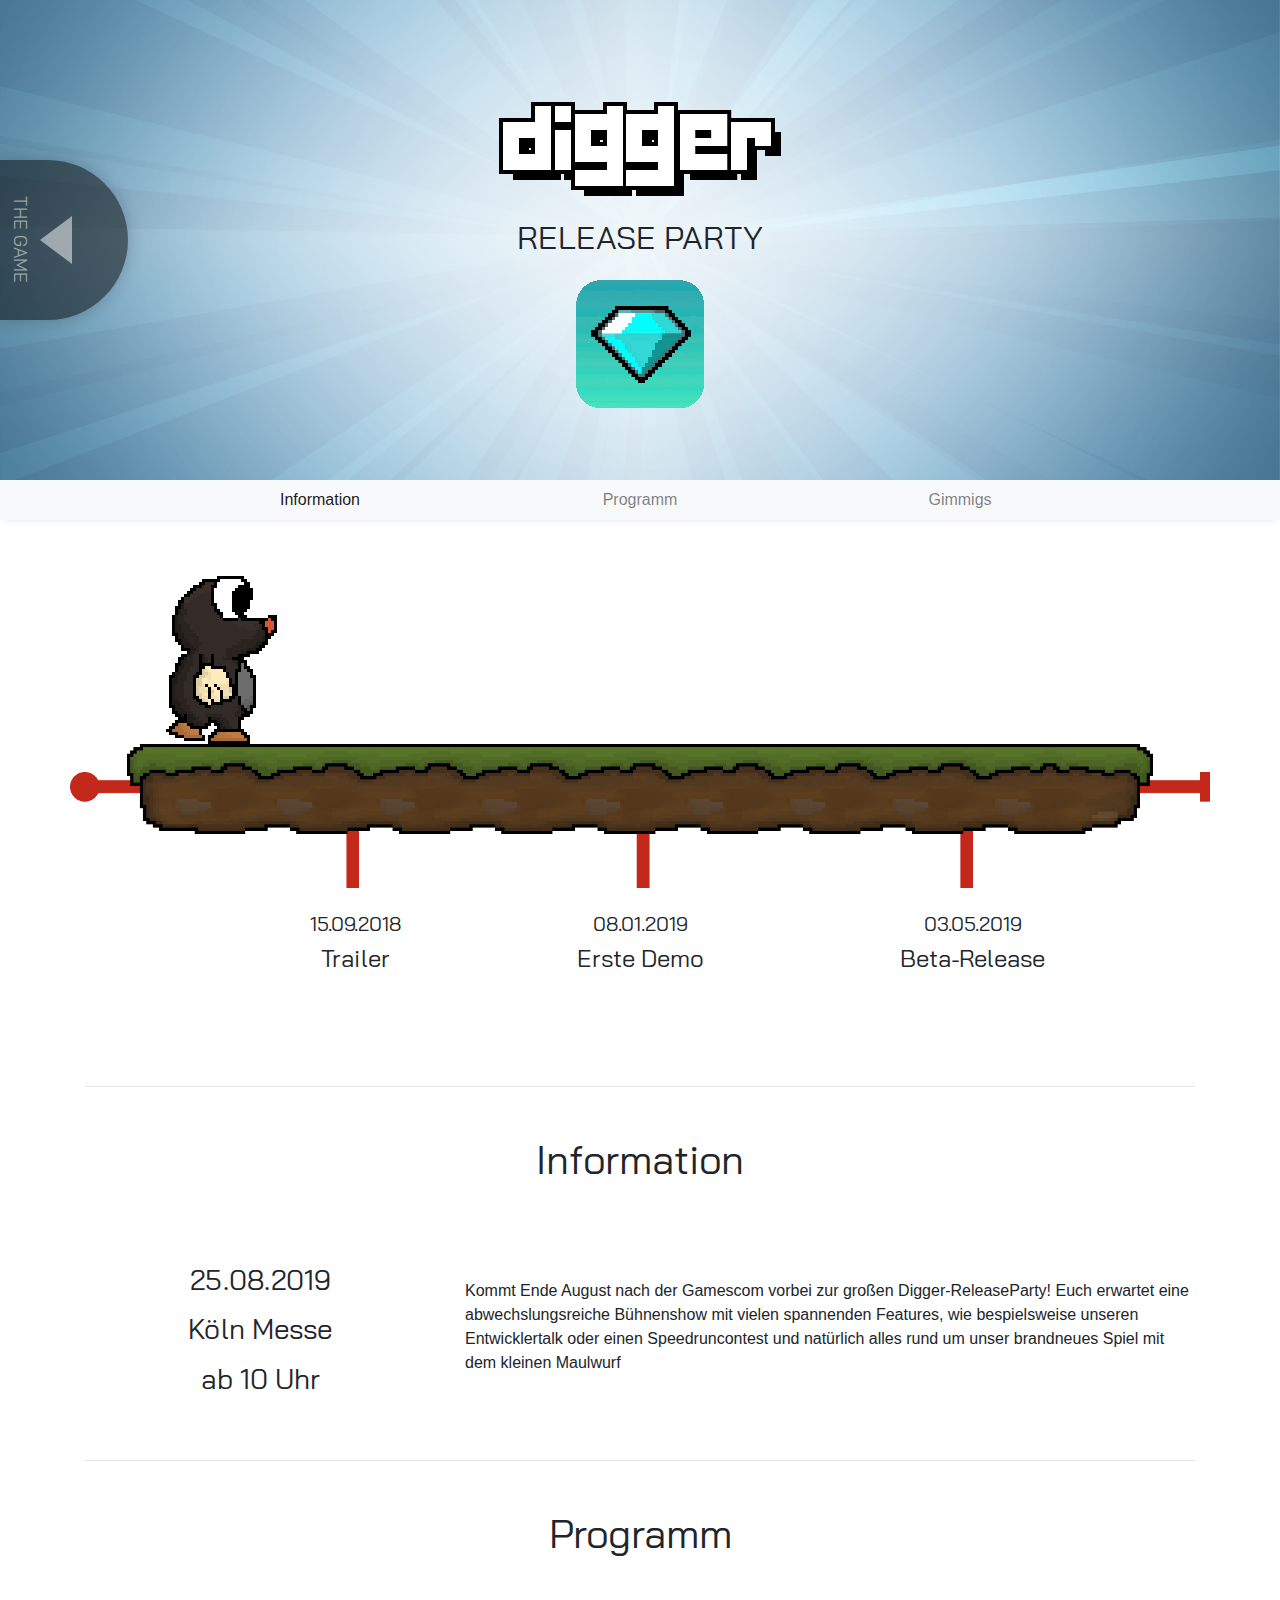
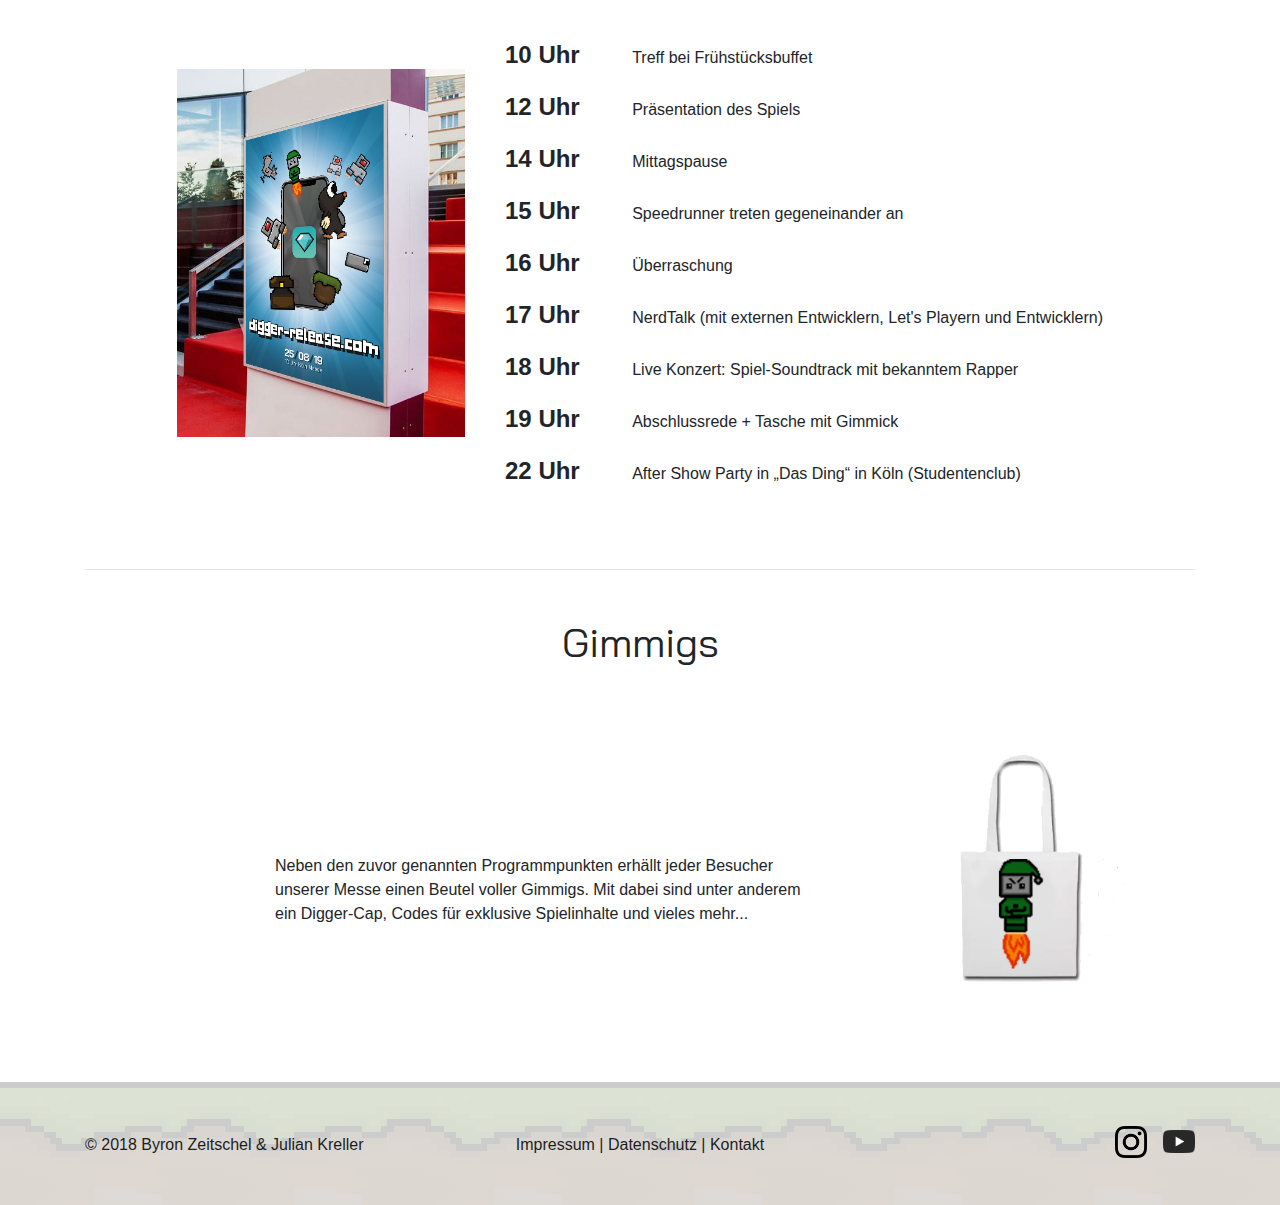
==== commit 1c3b73ba: "Add colored parts" ====
--- a/release.html
+++ b/release.html
@@ -62,7 +62,7 @@
   </div>
   <a class="grow grow-right site-switch site-switch-left" href="index.html">
     <span></span>
-      <h5>THE GAME</h5>
+    <h5>THE GAME</h5>
   </a>
 </header>
 <nav class="navbar navbar-expand-sm navbar-light bg-light">
--- a/css/style.css
+++ b/css/style.css
@@ -14,7 +14,7 @@
 
 #header-game {
   padding: 6.12em 0;
-  background: #57A5D6 url(../img/header_game_min.jpg) no-repeat center;
+  background: #57a5d6 url(../img/header_game_min.jpg) no-repeat center;
   background-size: cover;
 }
 
@@ -54,6 +54,10 @@
   transform-origin: center;
 }
 
+.inner-shadow-part {
+  box-shadow: inset 0 0.1em 1.5em rgba(0, 0, 0, 0.2), inset 0 0.1em 1.5em rgba(0, 0, 0, 0.2);
+}
+
 .header-animated {
   position: absolute;
   left: 50%;
@@ -80,7 +84,7 @@
 }
 
 .grow-shadow:hover {
-  filter: drop-shadow(0 .5em .2em rgba(0,0,0,0.4));
+  filter: drop-shadow(0 .5em .2em rgba(0, 0, 0, 0.4));
 }
 
 .grow-top:hover {
@@ -167,7 +171,7 @@
 }
 
 nav {
-  box-shadow: 0 0.2em 0.4em -0.2em rgba(0,0,0,0.1);
+  box-shadow: 0 0.2em 0.4em -0.2em rgba(0, 0, 0, 0.1);
 }
 
 .navbar {
@@ -189,7 +193,7 @@
   width: 25vw;
 }
 
-main footer{
+main footer {
   background: linear-gradient(to bottom, #eaeaea 0%, #dbdbdb 100%);
 }
 
@@ -242,6 +246,19 @@
   overflow: hidden;
 }
 
+#start {
+  background: #76cdf2;
+  color: white;
+}
+
+#start h1 {
+  filter: drop-shadow(0.05em 0.05em 0 rgba(0, 0, 0, 0.4));
+}
+
+#start h2 {
+  filter: drop-shadow(0.08em 0.08em 0 rgba(0, 0, 0, 0.4));
+}
+
 #iphone {
   color: white;
   position: relative;
@@ -292,7 +309,7 @@
   font-size: 2em;
 }
 
-#game div div {
+#game div div div {
   display: inline-block;
   margin-bottom: 2em;
 }
@@ -304,6 +321,11 @@
 
 .width-15 {
   width: 15em !important;
+}
+
+#story {
+  background-color: #2a2a2a;
+  color: white;
 }
 
 #story img {
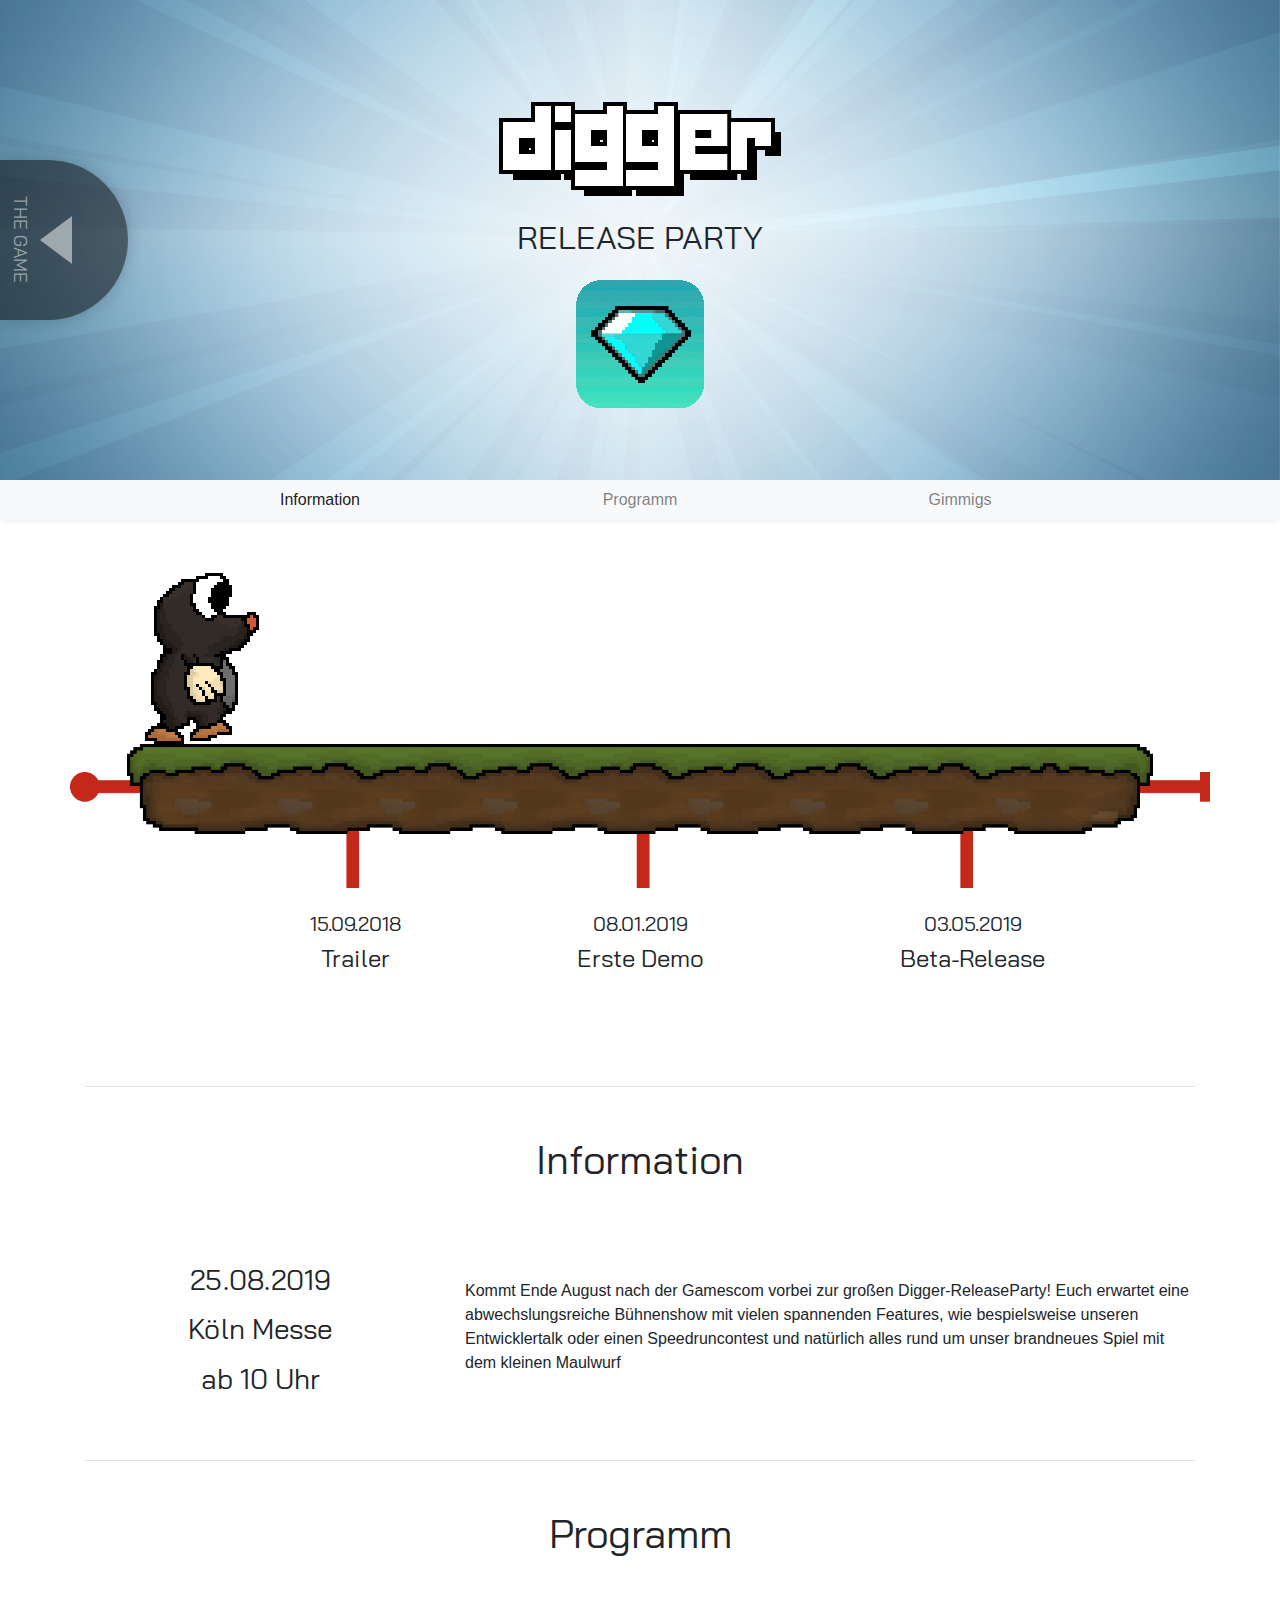
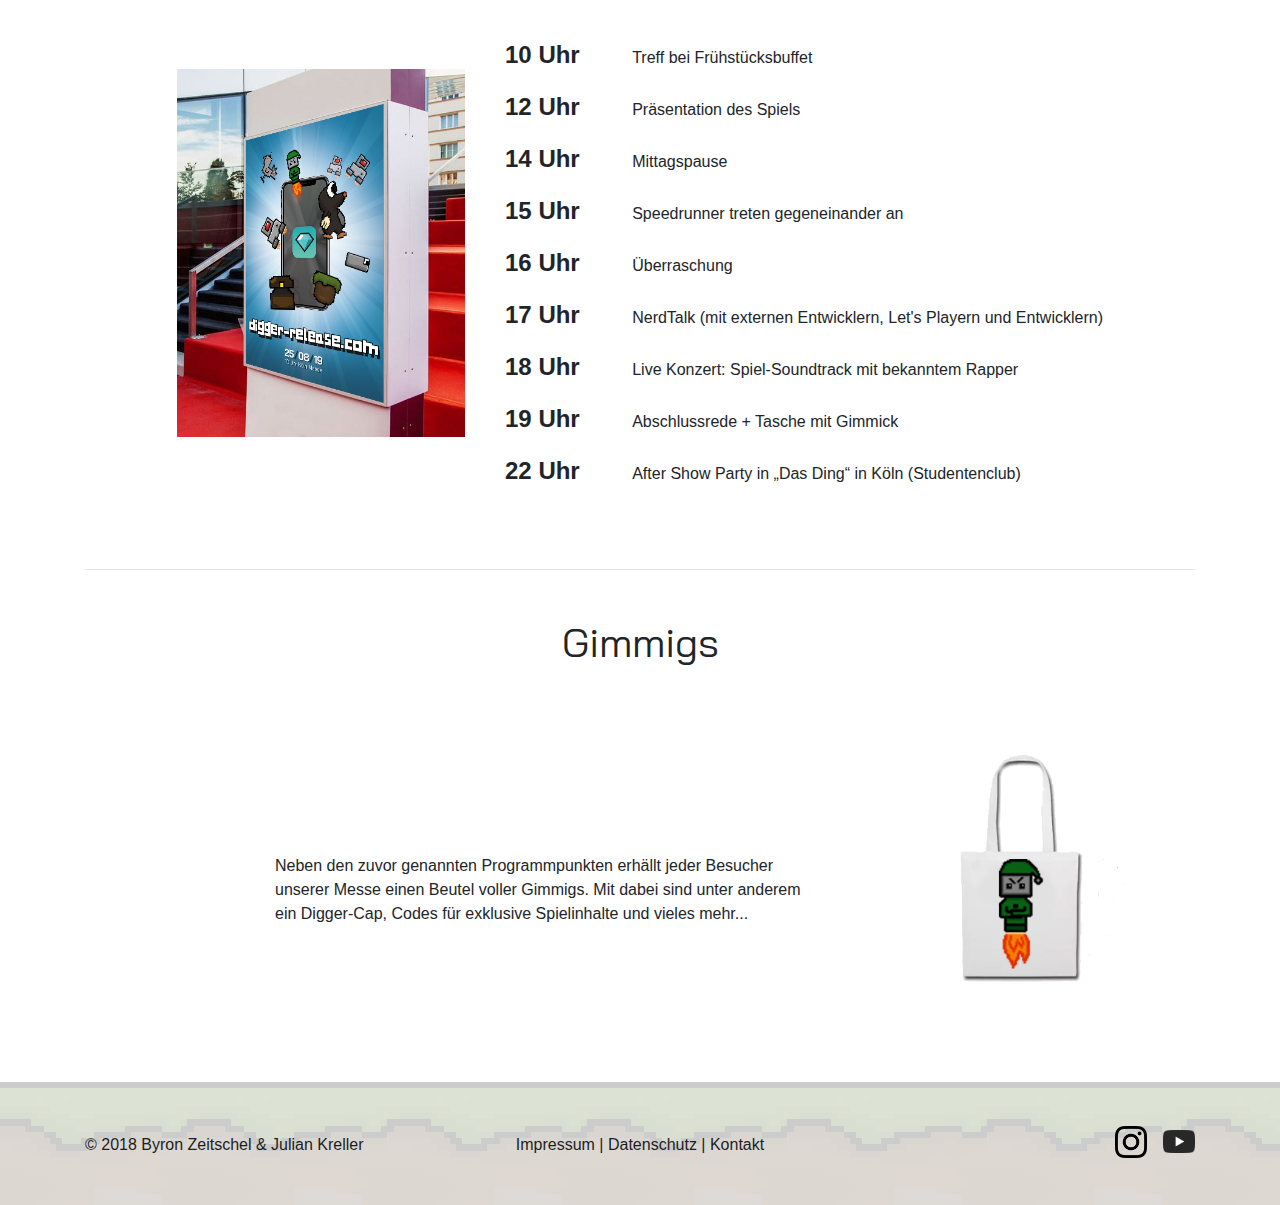
==== commit dcb3116e: "Merge remote-tracking branch 'origin/master'" ====
--- a/release.html
+++ b/release.html
@@ -74,13 +74,13 @@
   <div class="collapse navbar-collapse" id="navbarSupportedContent">
     <ul class="navbar-nav mx-auto">
       <li class="nav-item active">
-        <a class="nav-link" href="#">Information<span class="sr-only">(current)</span></a>
+        <a class="nav-link" href="#infoText">Information<span class="sr-only">(current)</span></a>
       </li>
       <li class="nav-item">
-        <a class="nav-link" href="#">Programm</a>
+        <a class="nav-link" href="#programm">Programm</a>
       </li>
       <li class="nav-item">
-        <a class="nav-link" href="#">Gimmigs</a>
+        <a class="nav-link" href="#gimmigs">Gimmigs</a>
       </li>
     </ul>
   </div>
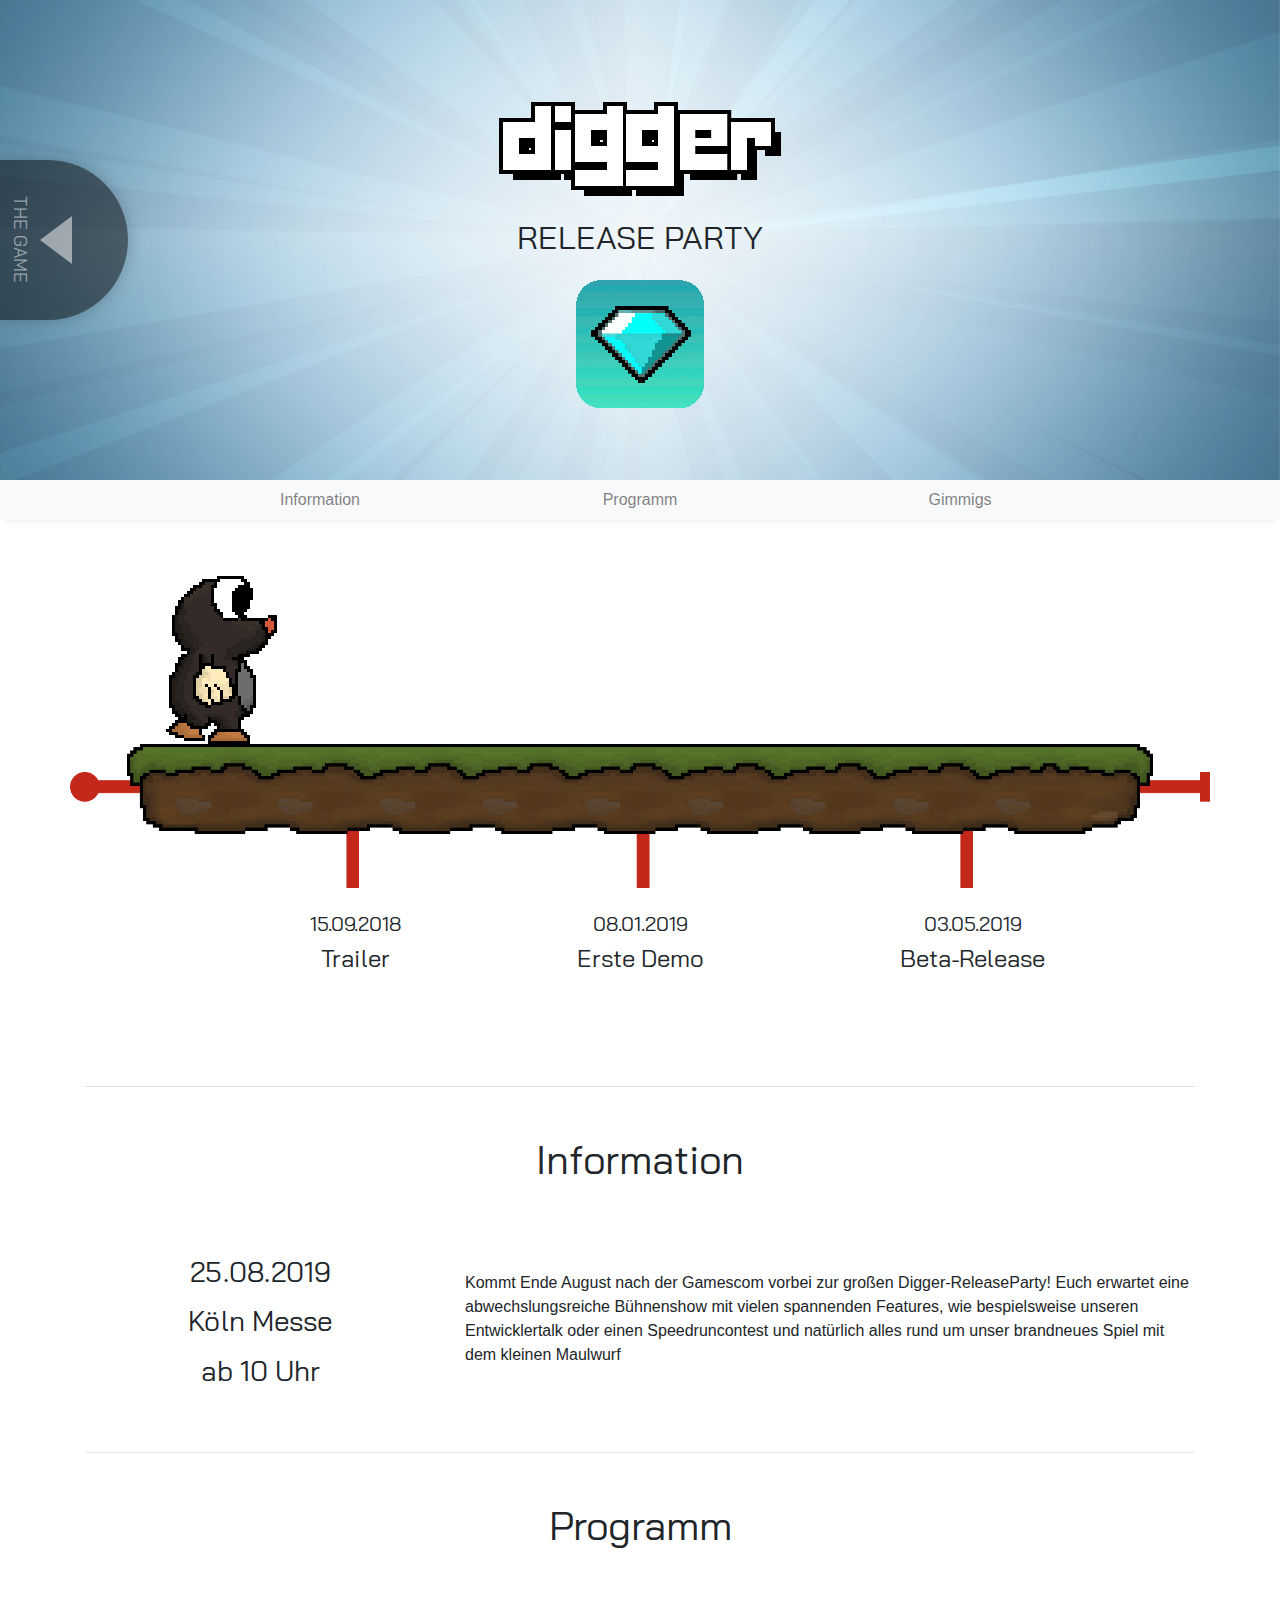
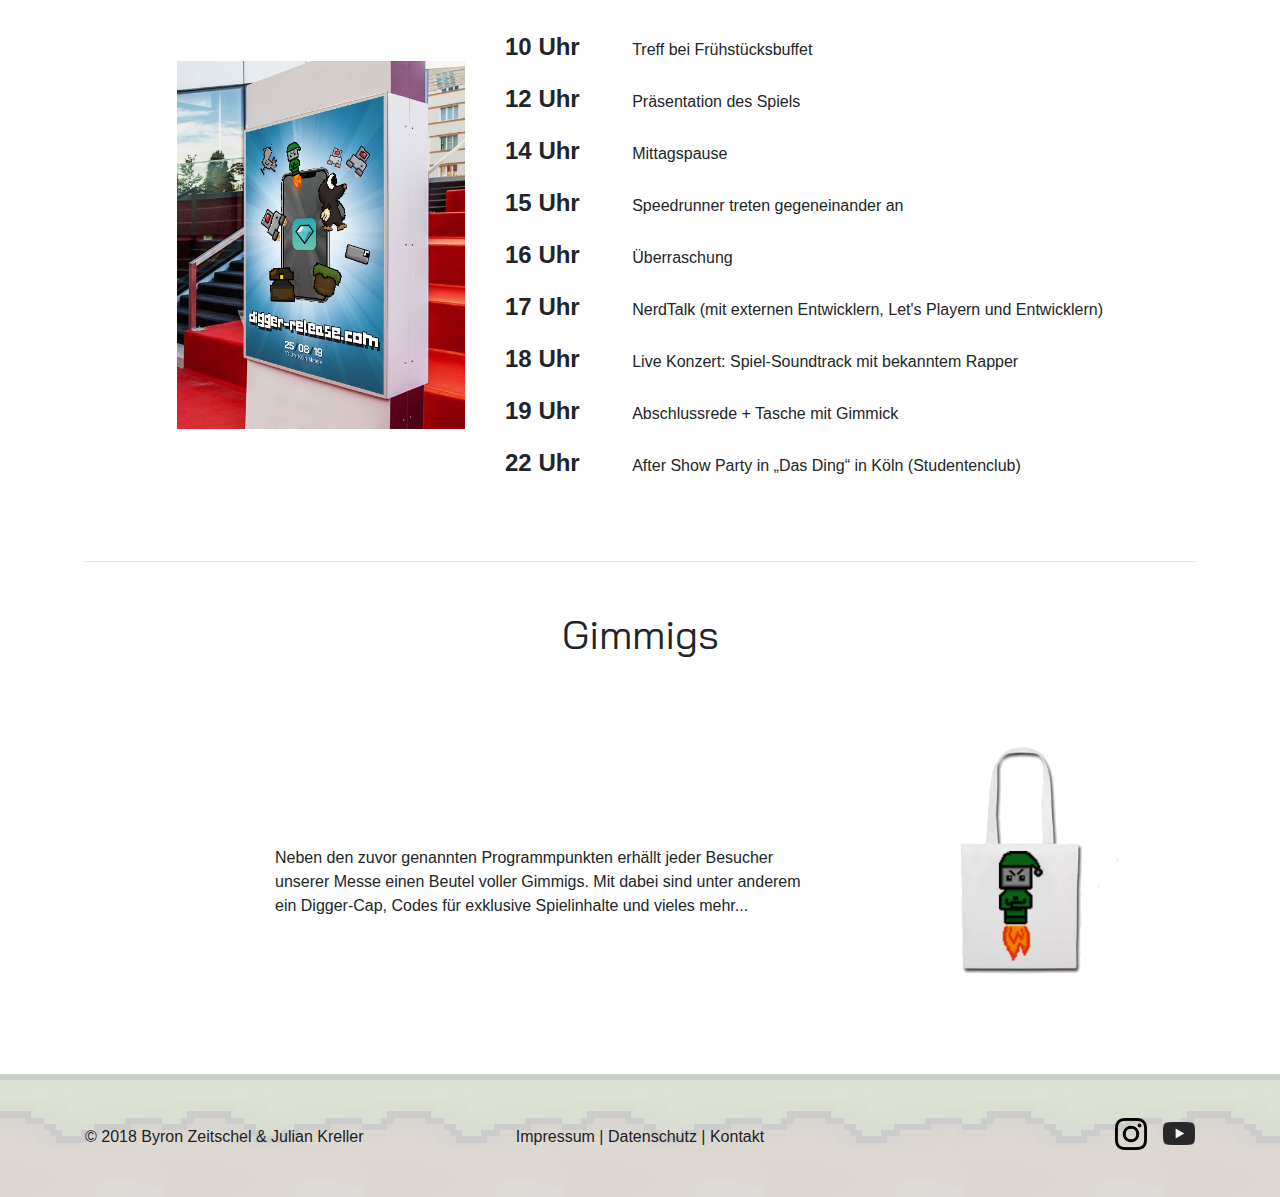
==== commit 76cb57bc: "Improve some bugs" ====
--- a/release.html
+++ b/release.html
@@ -52,7 +52,7 @@
   }
 
 </style>
-<body>
+<body data-spy="scroll" data-target=".navbar" data-offset="60">
 <header id="header-game">
   <h1>digger</h1>
   <h2>RELEASE PARTY</h2>
@@ -73,8 +73,8 @@
 
   <div class="collapse navbar-collapse" id="navbarSupportedContent">
     <ul class="navbar-nav mx-auto">
-      <li class="nav-item active">
-        <a class="nav-link" href="#infoText">Information<span class="sr-only">(current)</span></a>
+      <li class="nav-item">
+        <a class="nav-link" href="#information">Information</a>
       </li>
       <li class="nav-item">
         <a class="nav-link" href="#programm">Programm</a>
@@ -112,28 +112,29 @@
       </div>
     </div>
     <hr>
-    <div id="Information" class="row">
-      <div class="col">
-        <h1><p class="text-center">Information</p></h1>
-      </div>
-    </div>
-    <div class="row">
-      <div class="col-sm-4">
-        <h3>
-          <p class="text-center">25.08.2019</p>
-          <p class="text-center">Köln Messe</p>
-          <p class="text-center">ab 10 Uhr</p>
-        </h3>
-      </div>
-      <div class="col-sm-8" id="infoText">
-        <p class="text-center text-sm-left">
-          Kommt Ende August nach der Gamescom vorbei zur großen Digger-ReleaseParty! Euch erwartet eine
-          abwechslungsreiche Bühnenshow mit vielen spannenden Features, wie bespielsweise unseren Entwicklertalk oder
-          einen Speedruncontest und natürlich alles rund um unser brandneues Spiel mit dem kleinen Maulwurf
-        </p>
-      </div>
-    </div>
-
+    <div id="information">
+      <div class="row">
+        <div class="col">
+          <h1 class="text-center">Information</h1>
+        </div>
+      </div>
+      <div class="row">
+        <div class="col-sm-4">
+          <h3>
+            <p class="text-center">25.08.2019</p>
+            <p class="text-center">Köln Messe</p>
+            <p class="text-center">ab 10 Uhr</p>
+          </h3>
+        </div>
+        <div class="col-sm-8" id="infoText">
+          <p class="text-center text-sm-left">
+            Kommt Ende August nach der Gamescom vorbei zur großen Digger-ReleaseParty! Euch erwartet eine
+            abwechslungsreiche Bühnenshow mit vielen spannenden Features, wie bespielsweise unseren Entwicklertalk oder
+            einen Speedruncontest und natürlich alles rund um unser brandneues Spiel mit dem kleinen Maulwurf
+          </p>
+        </div>
+      </div>
+    </div>
     <hr>
     <div id="programm" class="row">
       <div class="col">
